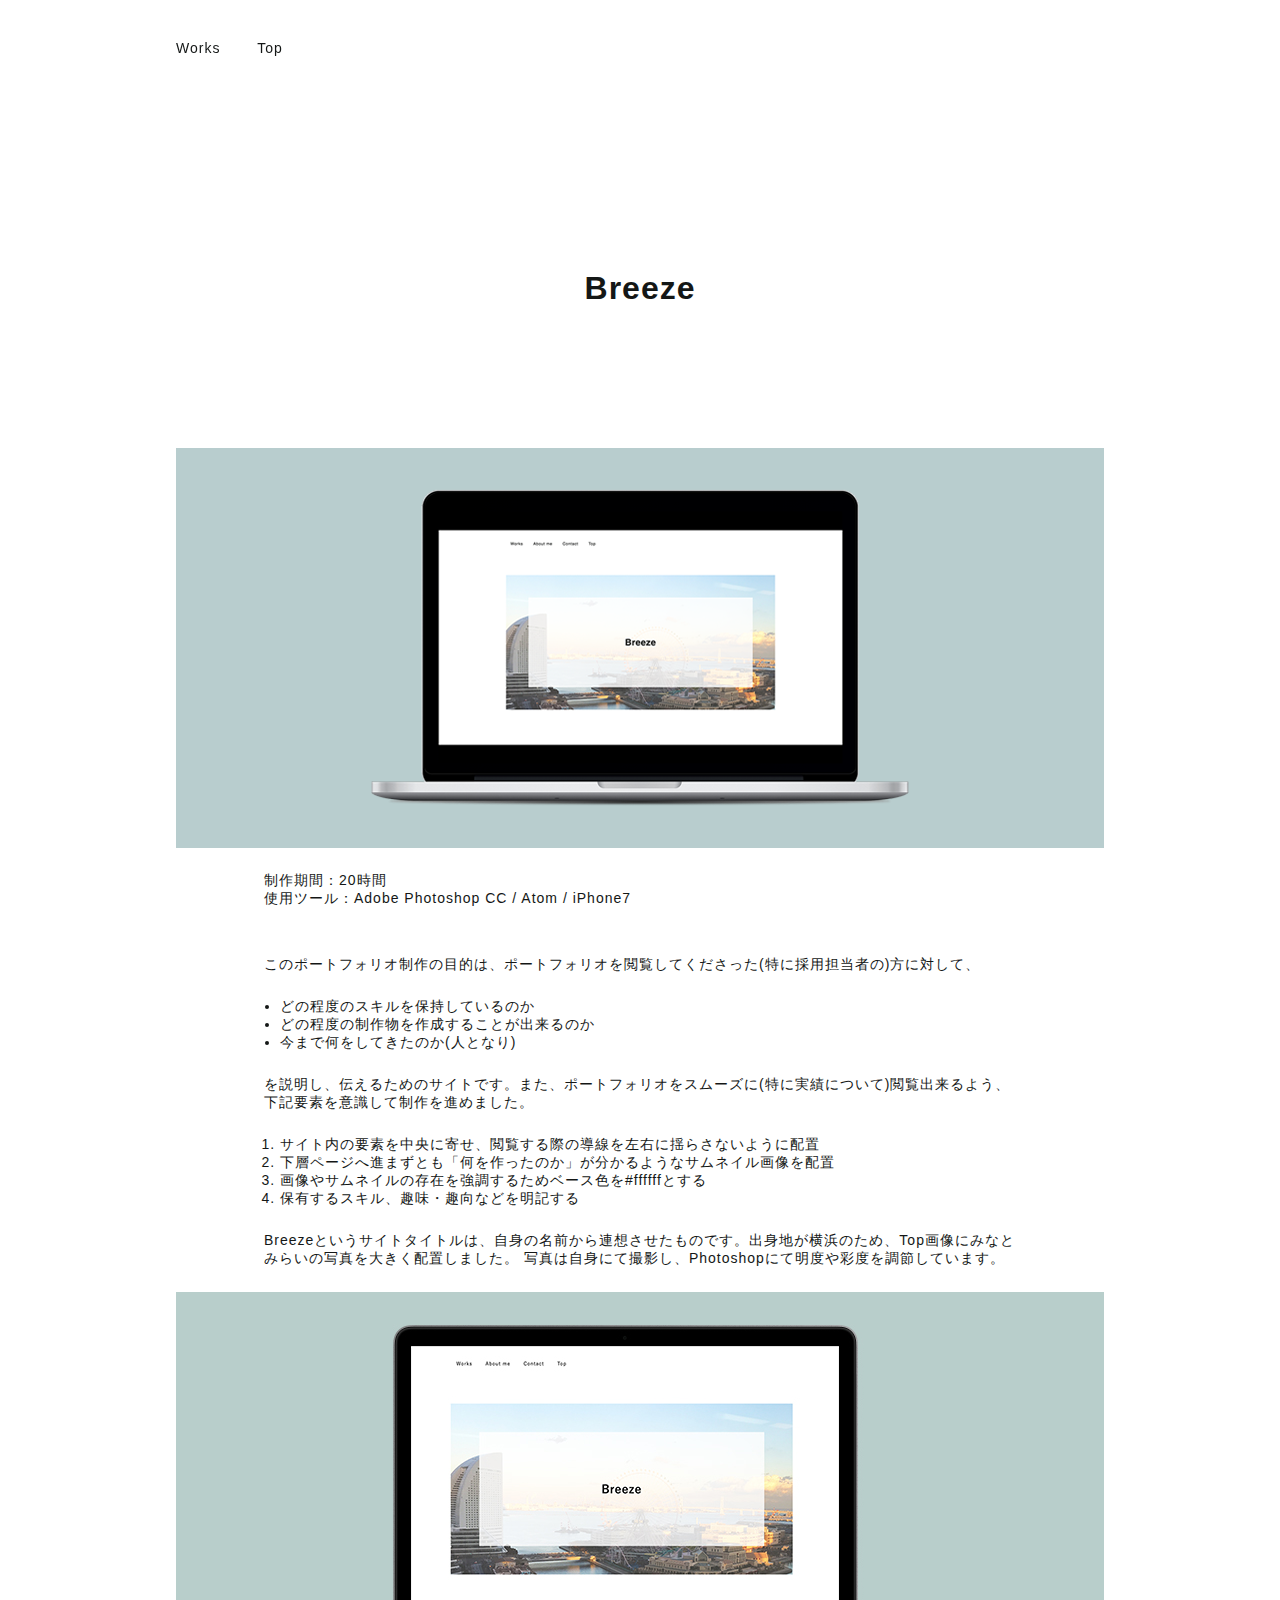
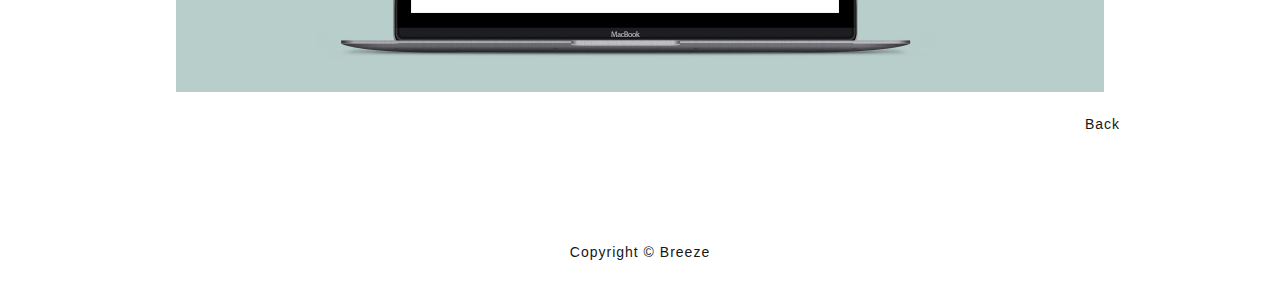
==== works/portfolio.html @ 4968885b "changed" ====
<!DOCTYPE html>
<html lang="ja">
<head>
<meta charset="utf-8">
<title>Breeze</title>
<meta name="viewport" content="width=device-width">
<link rel="stylesheet" href="../stylesheet.css">
<link rel="stylesheet" href="worksstyle.css">
</head>
<body>
<div class="wrapper">
<header>
  <ul>
    <li><a href="../index.html#a_works">Works</a></li>
    <li><a href="../index.html">Top</a></li>
  </ul>
</header>
<div class="works">
  <h1>Breeze</h1>
  <img src="portfolio/topimg.png" alt="ポートフォリオ">
    <div class="works-desc">
      <p>制作期間：20時間<br>
        使用ツール：Adobe Photoshop CC / Atom / iPhone7</p>
      <p>このポートフォリオ制作の目的は、ポートフォリオを閲覧してくださった(特に採用担当者の)方に対して、
        <ul>
          <li>どの程度のスキルを保持しているのか</li>
          <li>どの程度の制作物を作成することが出来るのか</li>
          <li>今まで何をしてきたのか(人となり)</li>
        </ul>
        <p>を説明し、伝えるためのサイトです。また、ポートフォリオをスムーズに(特に実績について)閲覧出来るよう、下記要素を意識して制作を進めました。</p>
        <ol>
          <li>サイト内の要素を中央に寄せ、閲覧する際の導線を左右に揺らさないように配置</li>
          <li>下層ページへ進まずとも「何を作ったのか」が分かるようなサムネイル画像を配置</li>
          <li>画像やサムネイルの存在を強調するためベース色を#ffffffとする</li>
          <li>保有するスキル、趣味・趣向などを明記する</li>
        </ol>
         <p>Breezeというサイトタイトルは、自身の名前から連想させたものです。出身地が横浜のため、Top画像にみなとみらいの写真を大きく配置しました。
           写真は自身にて撮影し、Photoshopにて明度や彩度を調節しています。</p>
    </div>
  <img src="portfolio/topimg.jpg" alt="ポートフォリオ">
  </div>
  <p class="gototop"><a href="../index.html">Back</a></p>
</div>

<footer>
  <p>Copyright &copy; Breeze</p>
</footer>
</div>
</script>
</body>
</html>
---- stylesheet.css ----
@charset "UTF-8";

html, body, div, span, applet, object, iframe,
h1, h2, h3, h4, h5, h6, p, blockquote, pre,
a, abbr, acronym, address, big, cite, code,
del, dfn, em, img, ins, kbd, q, s, samp,
small, strike, strong, sub, sup, tt, var,
b, u, i, center,
dl, dt, dd, ol, ul, li,
fieldset, form, label, legend,
table, caption, tbody, tfoot, thead, tr, th, td,
article, aside, canvas, details, embed,
figure, figcaption, footer, header, hgroup,
menu, nav, output, ruby, section, summary,
time, mark, audio, video {
	margin: 0;
	padding: 0;
	border: 0;
	vertical-align: baseline;
}


body {
	color: #141716;
  font-family: 'Helvetica',YuGothic,'Yu Gothic','Calibri','Hiragino Kaku Gothic ProN','ヒラギノ角ゴ ProN W3',sans-serif;
  font-size: 14px;
	letter-spacing: 1px;
	line-height: normal;
}

.wrapper {
	width: 960px;
	margin: 0 auto;
}

h1 {
	font-size: 32px;
	font-weight: bold;
	line-height: 320px;
	text-align: center;
}

h2 {
	font-size: 24px;
	text-align: center;
	margin: 0 0 72px;
}

.gototop {
	color: #141716;
	margin-top: 24px;
	text-align: right;
}

.gototop a {
	color: #141716;
	text-decoration: none;
}

.gototop a:hover {
	color: #b8ceca;
	transition: all .3s;
}

.works,.aboutme,.contact {
	padding-top: 128px;
}




/* header */
header {
  background-color:rgba(255,255,255,.85);
  height: 96px;
  width: 960px;
  position: fixed;
  top: 0;
  z-index: 10;
}

header ul {
	line-height: 96px;
	list-style: none;
	text-align: left;
	padding-left: 0;
}

header li {
	display: inline-block;
	margin: 0 16px;
}

header li a {
	color: #141716;
	text-decoration: none;
}

header li a:hover {
  color: #b8ceca;
	transition: all .3s;
}




/* Top */
.top {
	background-image: url(images/top.jpg);
	background-size: cover;
	height: 480px;
	width: 100%;
	margin-top: 160px;
	position: relative;
}

.sitename {
	background-color: rgba(255,255,255,.8);
	box-sizing: border-box;
	width: 800px;
	height: 320px;
	margin: auto;
	position: absolute;
	top: 0;
	right: 0;
	bottom: 0;
	left: 0;
}


/* works */

.works h3 {
	font-size: 16px;
	font-weight: bold;
	padding: 16px 0;
}

.works p {
	font-size: 14px;
	line-height: normal;
}

.works-item {
	border: solid 1px #b8ceca;
	box-shadow: 0 0 8px #b8ceca;
	box-sizing: border-box;
	margin-top: 72px;
	padding: 16px;
}

.works-item a:hover {
	opacity: 0.7;
	transition: all .3s;
}


/* about */
/* 280*280 */
.me-icon {
	text-align: center;
}

.me-desc {
	box-sizing: border-box;
	line-height: normal;
	width: 720px;
	margin: 0 auto;
}

.me-desc h3 {
	border-left: solid 8px #b8ceca;
	font-size: 16px;
	font-weight: bold;
	margin: 24px 0 16px;
	padding: 0 0 0  8px;
}

.me-desc p {
	margin-top: 8px;
}

/* footer */
footer {
	height: 96px;
	line-height: 96px;
	margin-top: 72px;
}

footer p {
  font-size: 14px;
	text-align: center;
}
---- works/worksstyle.css ----
@charset "UTF-8";

html, body, div, span, applet, object, iframe,
h1, h2, h3, h4, h5, h6, p, blockquote, pre,
a, abbr, acronym, address, big, cite, code,
del, dfn, em, img, ins, kbd, q, s, samp,
small, strike, strong, sub, sup, tt, var,
b, u, i, center,
dl, dt, dd, ol, ul, li,
fieldset, form, label, legend,
table, caption, tbody, tfoot, thead, tr, th, td,
article, aside, canvas, details, embed,
figure, figcaption, footer, header, hgroup,
menu, nav, output, ruby, section, summary,
time, mark, audio, video {
	margin: 0;
	padding: 0;
	border: 0;
	vertical-align: baseline;
}


body {
	color: #141716;
  font-family: 'Helvetica',YuGothic,'Yu Gothic','Calibri','Hiragino Kaku Gothic ProN','ヒラギノ角ゴ ProN W3',sans-serif;
  font-size: 14px;
	letter-spacing: 1px;
	line-height: normal;
}

.wrapper {
	width: 960px;
	margin: 0 auto;
}

h1 {
	font-size: 32px;
	font-weight: bold;
	line-height: 320px;
	text-align: center;
}


.gototop {
	color: #141716;
	margin-top: 24px;
	text-align: right;
}

.gototop a {
	color: #141716;
	text-decoration: none;
}

.gototop a:hover {
	color: #b8ceca;
	transition: all .3s;
}

.works {
	width: 960px;
	text-align: center;
	padding-top: 128px;
}




/* header */
header {
  background-color:rgba(255,255,255,.85);
  height: 96px;
  width: 960px;
  position: fixed;
  top: 0;
  z-index: 10;
}

header ul {
	line-height: 96px;
	list-style: none;
	text-align: left;
	padding-left: 0;
}

header li {
	display: inline-block;
	margin: 0 16px;
}

header li a {
	color: #141716;
	text-decoration: none;
}

header li a:hover {
  color: #b8ceca;
	transition: all .3s;
}

/* works */
.works img {
	margin: 0 auto;
	vertical-align: bottom;
}

/* works-desc */
.works-desc {
	box-sizing: border-box;
	text-align: left;
	width: 800px;
	margin: 0 auto;
}

.works-desc ul,ol {
	padding-left: 40px;
}

.works-desc p {
	font-size: 14px;
	line-height: normal;
	padding: 24px;
}

/* footer */
footer {
	height: 96px;
	line-height: 96px;
	margin-top: 72px;
}

footer p {
  font-size: 14px;
	text-align: center;
}
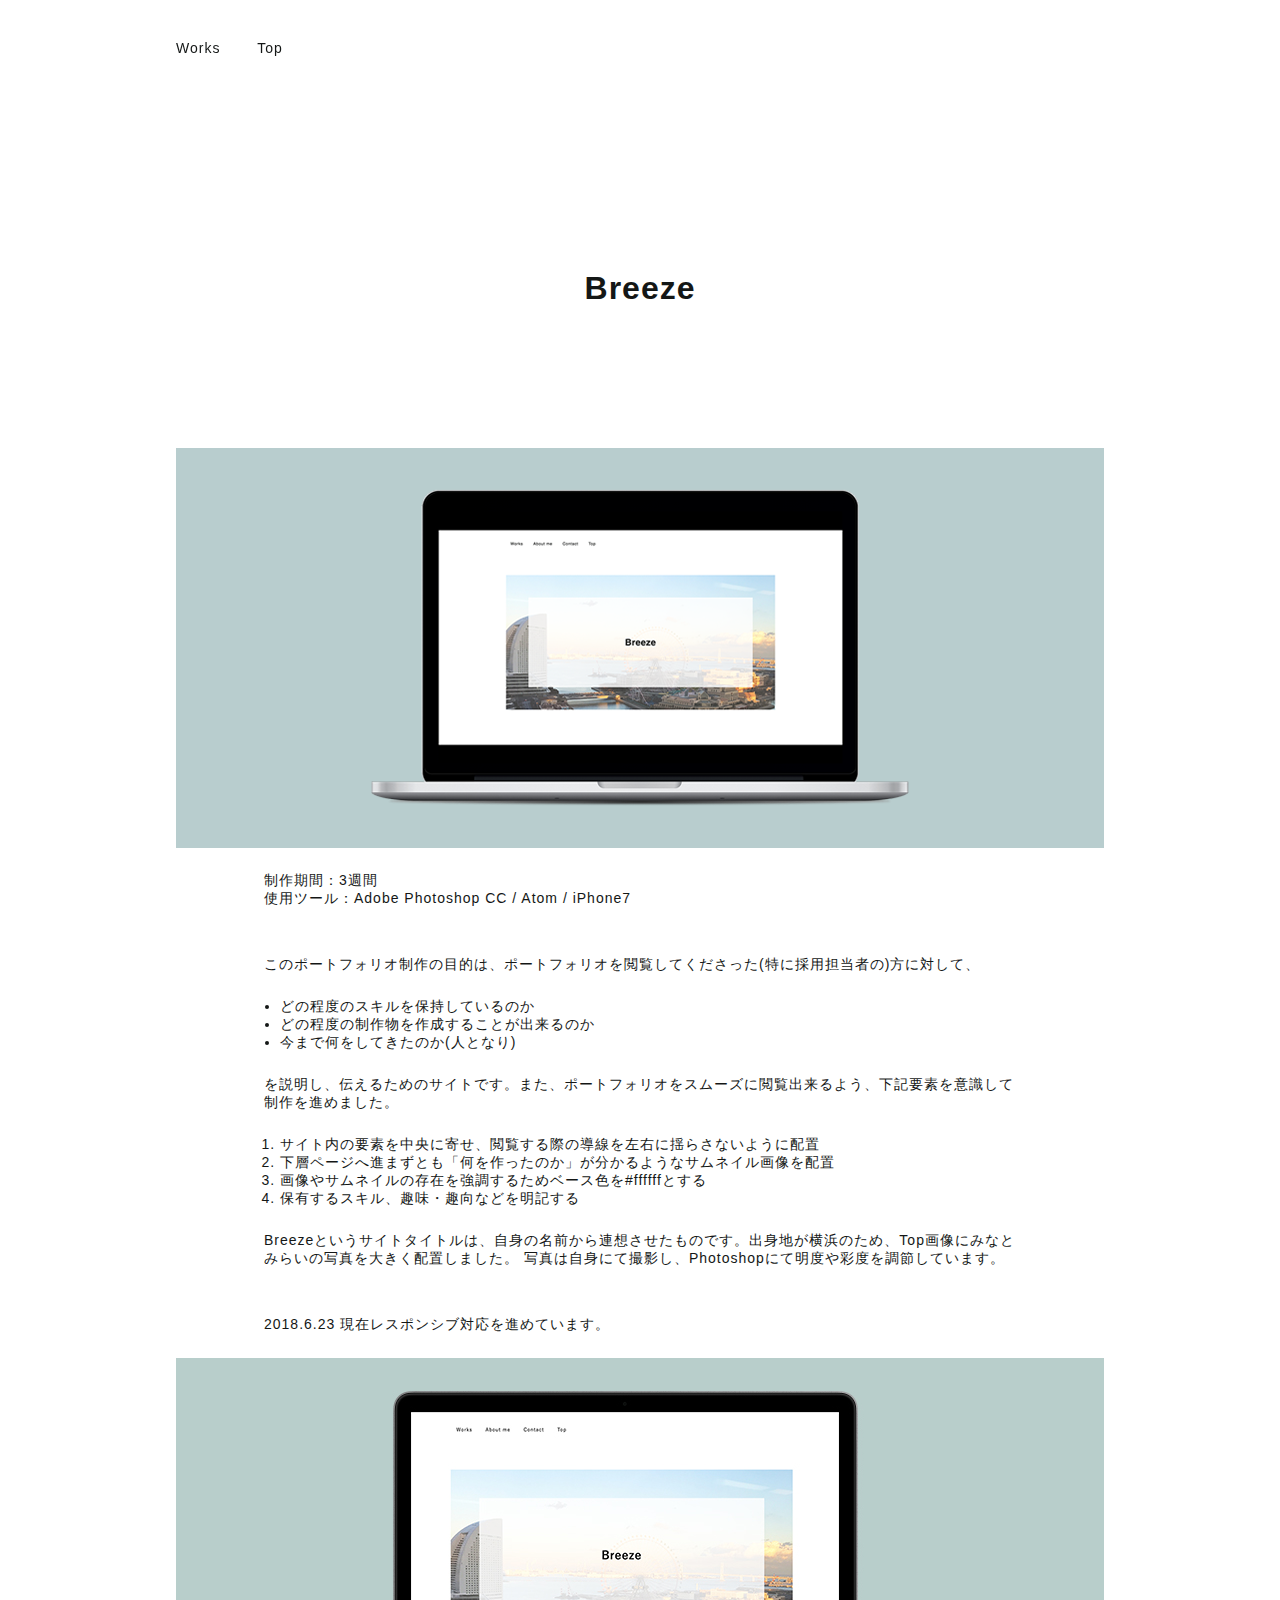
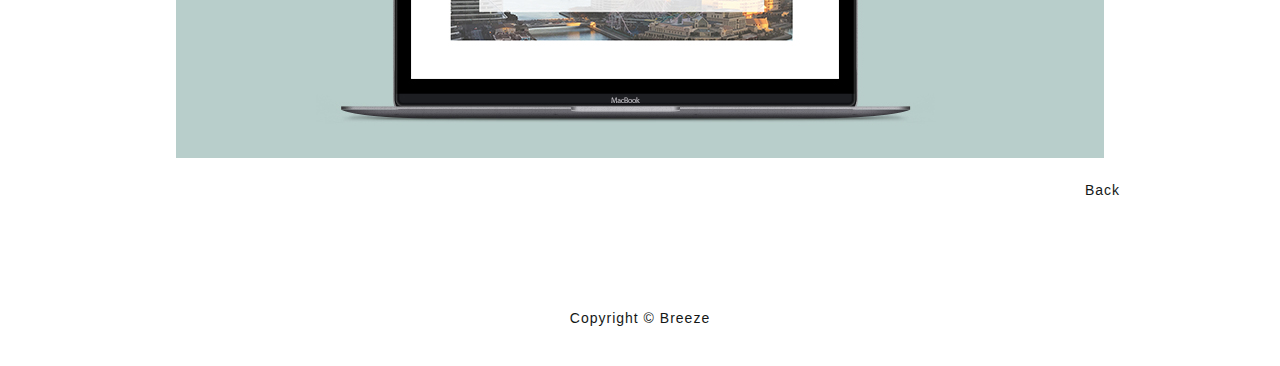
==== commit 9ef3dafc: "change" ====
--- a/works/portfolio.html
+++ b/works/portfolio.html
@@ -6,6 +6,7 @@
 <meta name="viewport" content="width=device-width">
 <link rel="stylesheet" href="../stylesheet.css">
 <link rel="stylesheet" href="worksstyle.css">
+<link rel="shortcut icon" href="favicon.ico">
 </head>
 <body>
 <div class="wrapper">
@@ -19,7 +20,7 @@
   <h1>Breeze</h1>
   <img src="portfolio/topimg.png" alt="ポートフォリオ">
     <div class="works-desc">
-      <p>制作期間：20時間<br>
+      <p>制作期間：3週間<br>
         使用ツール：Adobe Photoshop CC / Atom / iPhone7</p>
       <p>このポートフォリオ制作の目的は、ポートフォリオを閲覧してくださった(特に採用担当者の)方に対して、
         <ul>
@@ -27,7 +28,7 @@
           <li>どの程度の制作物を作成することが出来るのか</li>
           <li>今まで何をしてきたのか(人となり)</li>
         </ul>
-        <p>を説明し、伝えるためのサイトです。また、ポートフォリオをスムーズに(特に実績について)閲覧出来るよう、下記要素を意識して制作を進めました。</p>
+        <p>を説明し、伝えるためのサイトです。また、ポートフォリオをスムーズに閲覧出来るよう、下記要素を意識して制作を進めました。</p>
         <ol>
           <li>サイト内の要素を中央に寄せ、閲覧する際の導線を左右に揺らさないように配置</li>
           <li>下層ページへ進まずとも「何を作ったのか」が分かるようなサムネイル画像を配置</li>
@@ -36,6 +37,7 @@
         </ol>
          <p>Breezeというサイトタイトルは、自身の名前から連想させたものです。出身地が横浜のため、Top画像にみなとみらいの写真を大きく配置しました。
            写真は自身にて撮影し、Photoshopにて明度や彩度を調節しています。</p>
+         <p>2018.6.23 現在レスポンシブ対応を進めています。</p>
     </div>
   <img src="portfolio/topimg.jpg" alt="ポートフォリオ">
   </div>
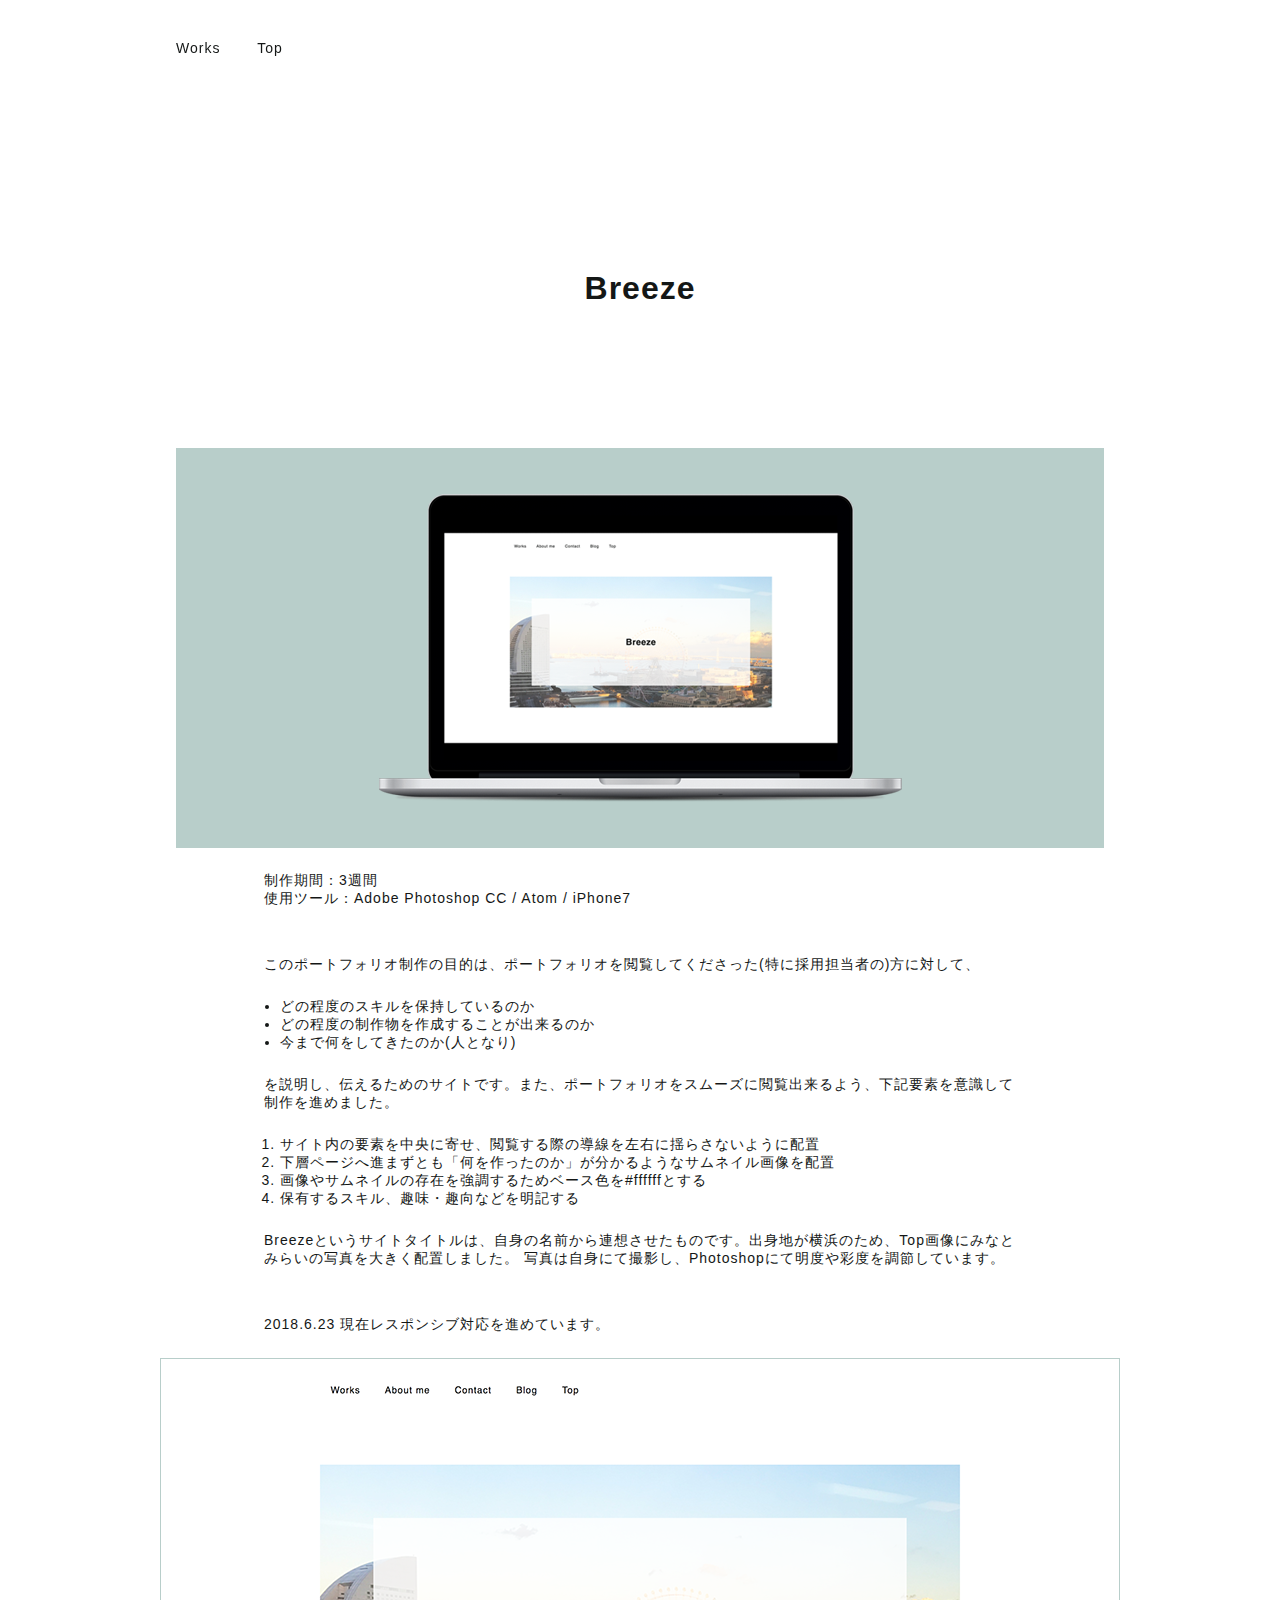
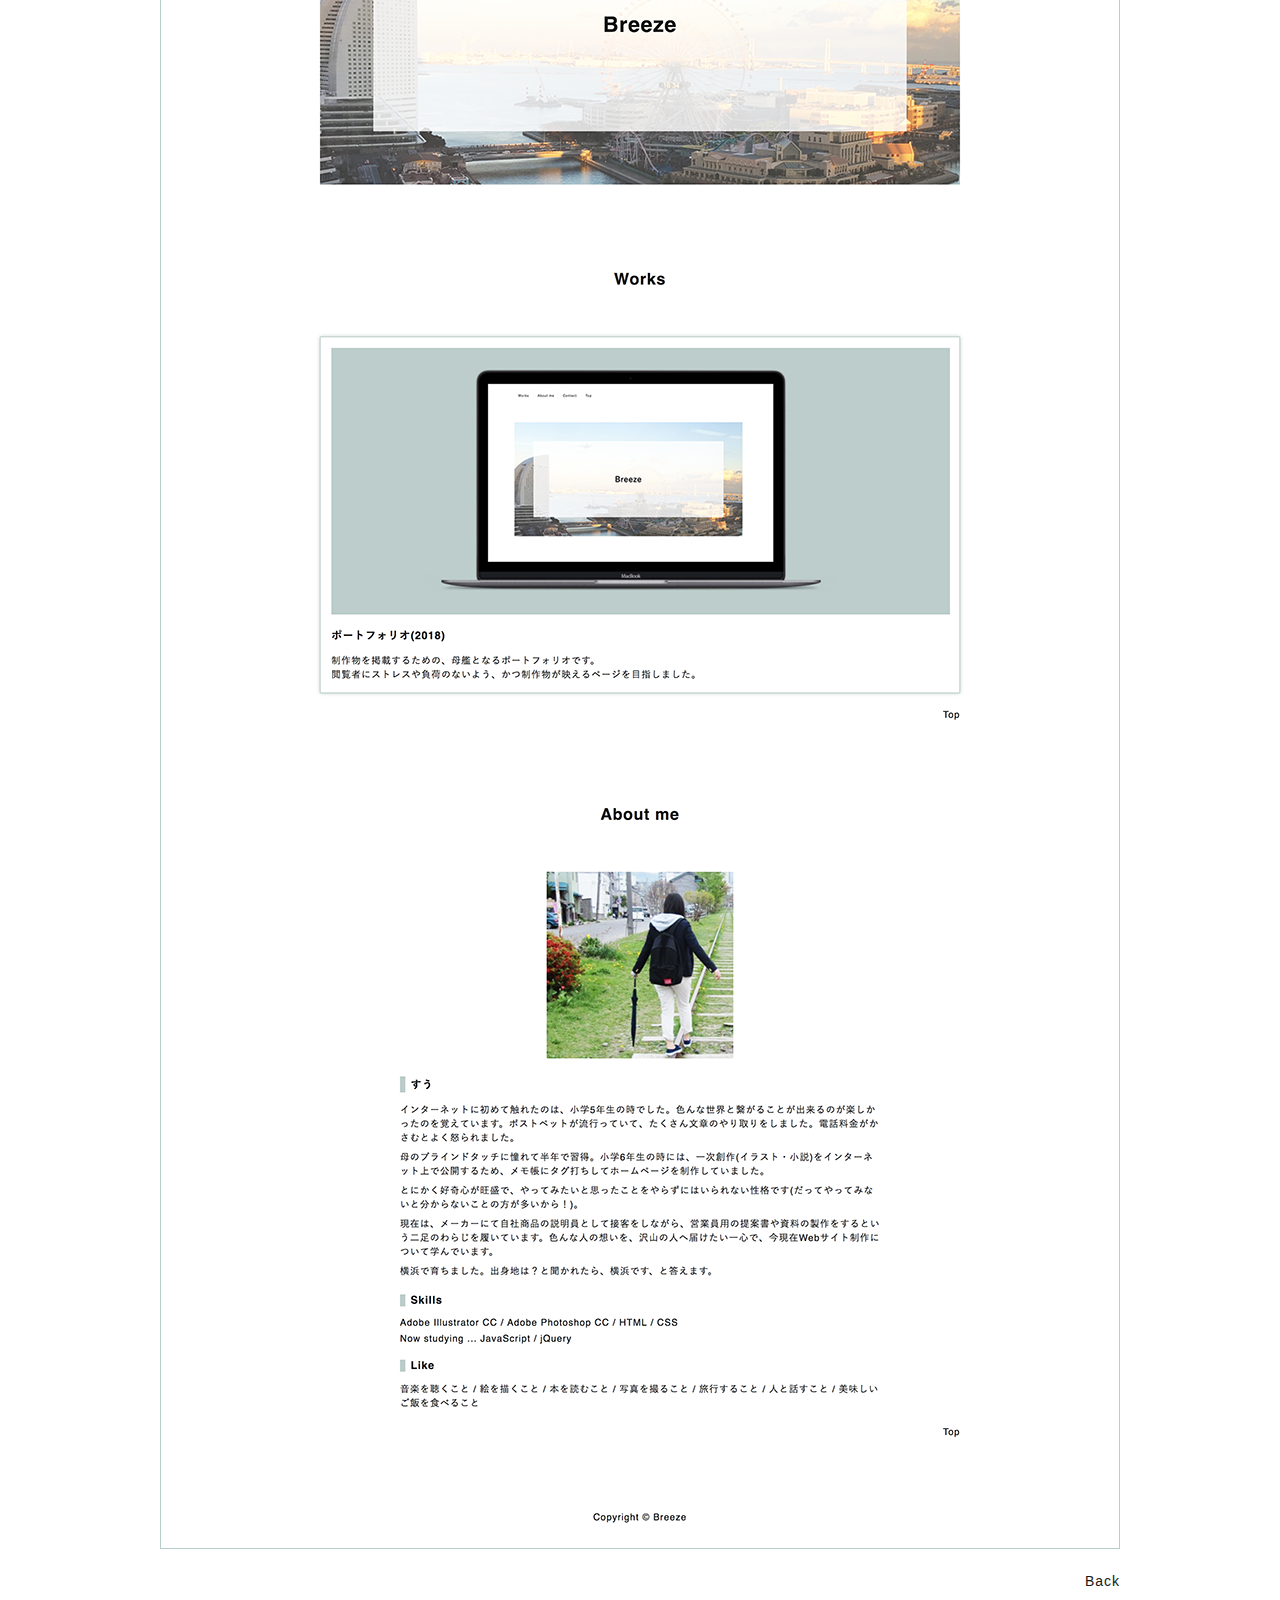
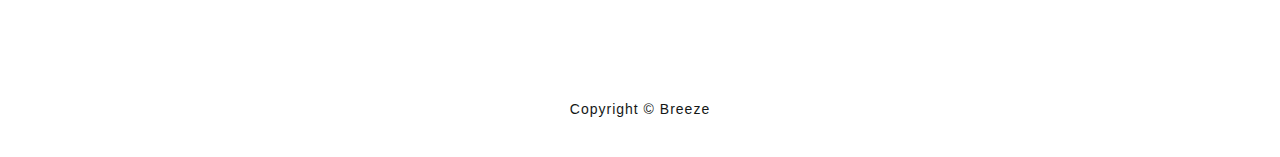
==== commit b2cac405: "change" ====
--- a/works/portfolio.html
+++ b/works/portfolio.html
@@ -18,7 +18,7 @@
 </header>
 <div class="works">
   <h1>Breeze</h1>
-  <img src="portfolio/topimg.png" alt="ポートフォリオ">
+  <img src="portfolio/portfolio.png" alt="ポートフォリオ">
     <div class="works-desc">
       <p>制作期間：3週間<br>
         使用ツール：Adobe Photoshop CC / Atom / iPhone7</p>
@@ -39,7 +39,7 @@
            写真は自身にて撮影し、Photoshopにて明度や彩度を調節しています。</p>
          <p>2018.6.23 現在レスポンシブ対応を進めています。</p>
     </div>
-  <img src="portfolio/topimg.jpg" alt="ポートフォリオ">
+  <img src="portfolio/portfolio-all.png" alt="ポートフォリオ">
   </div>
   <p class="gototop"><a href="../index.html">Back</a></p>
 </div>
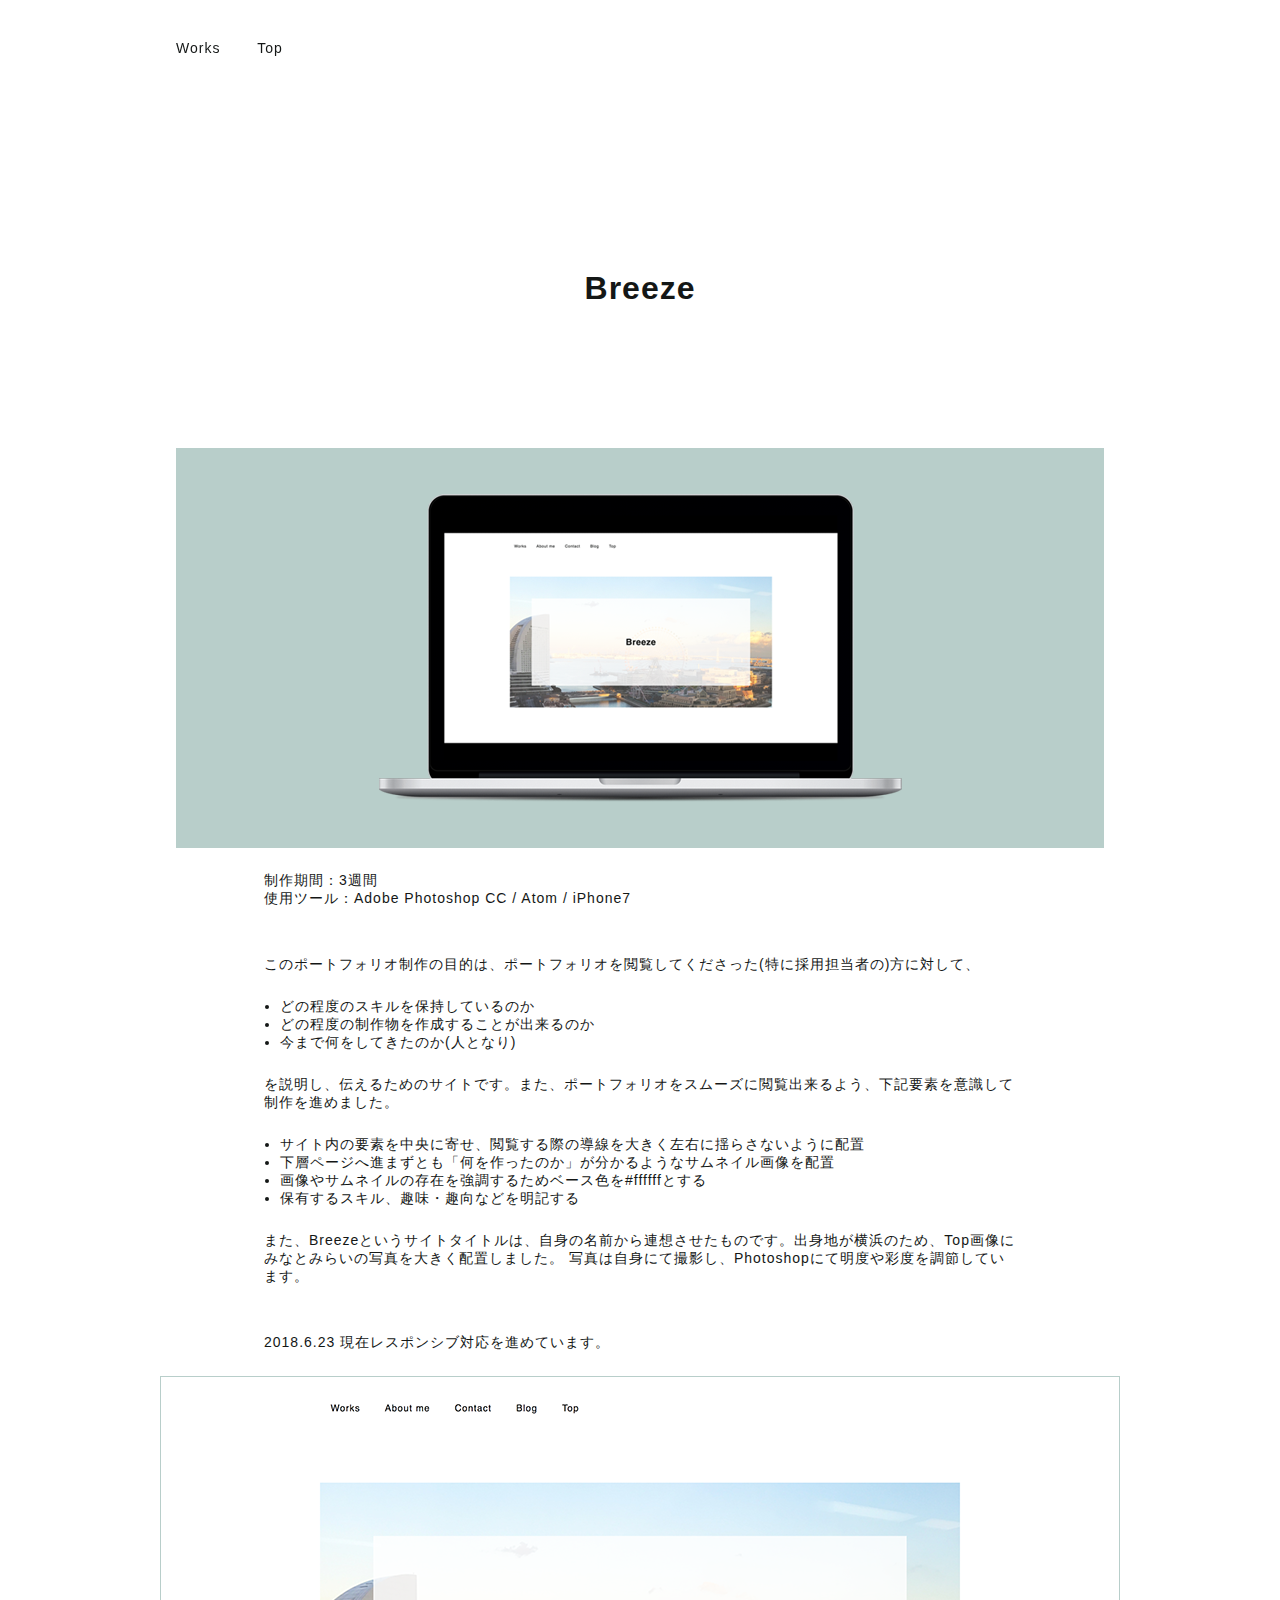
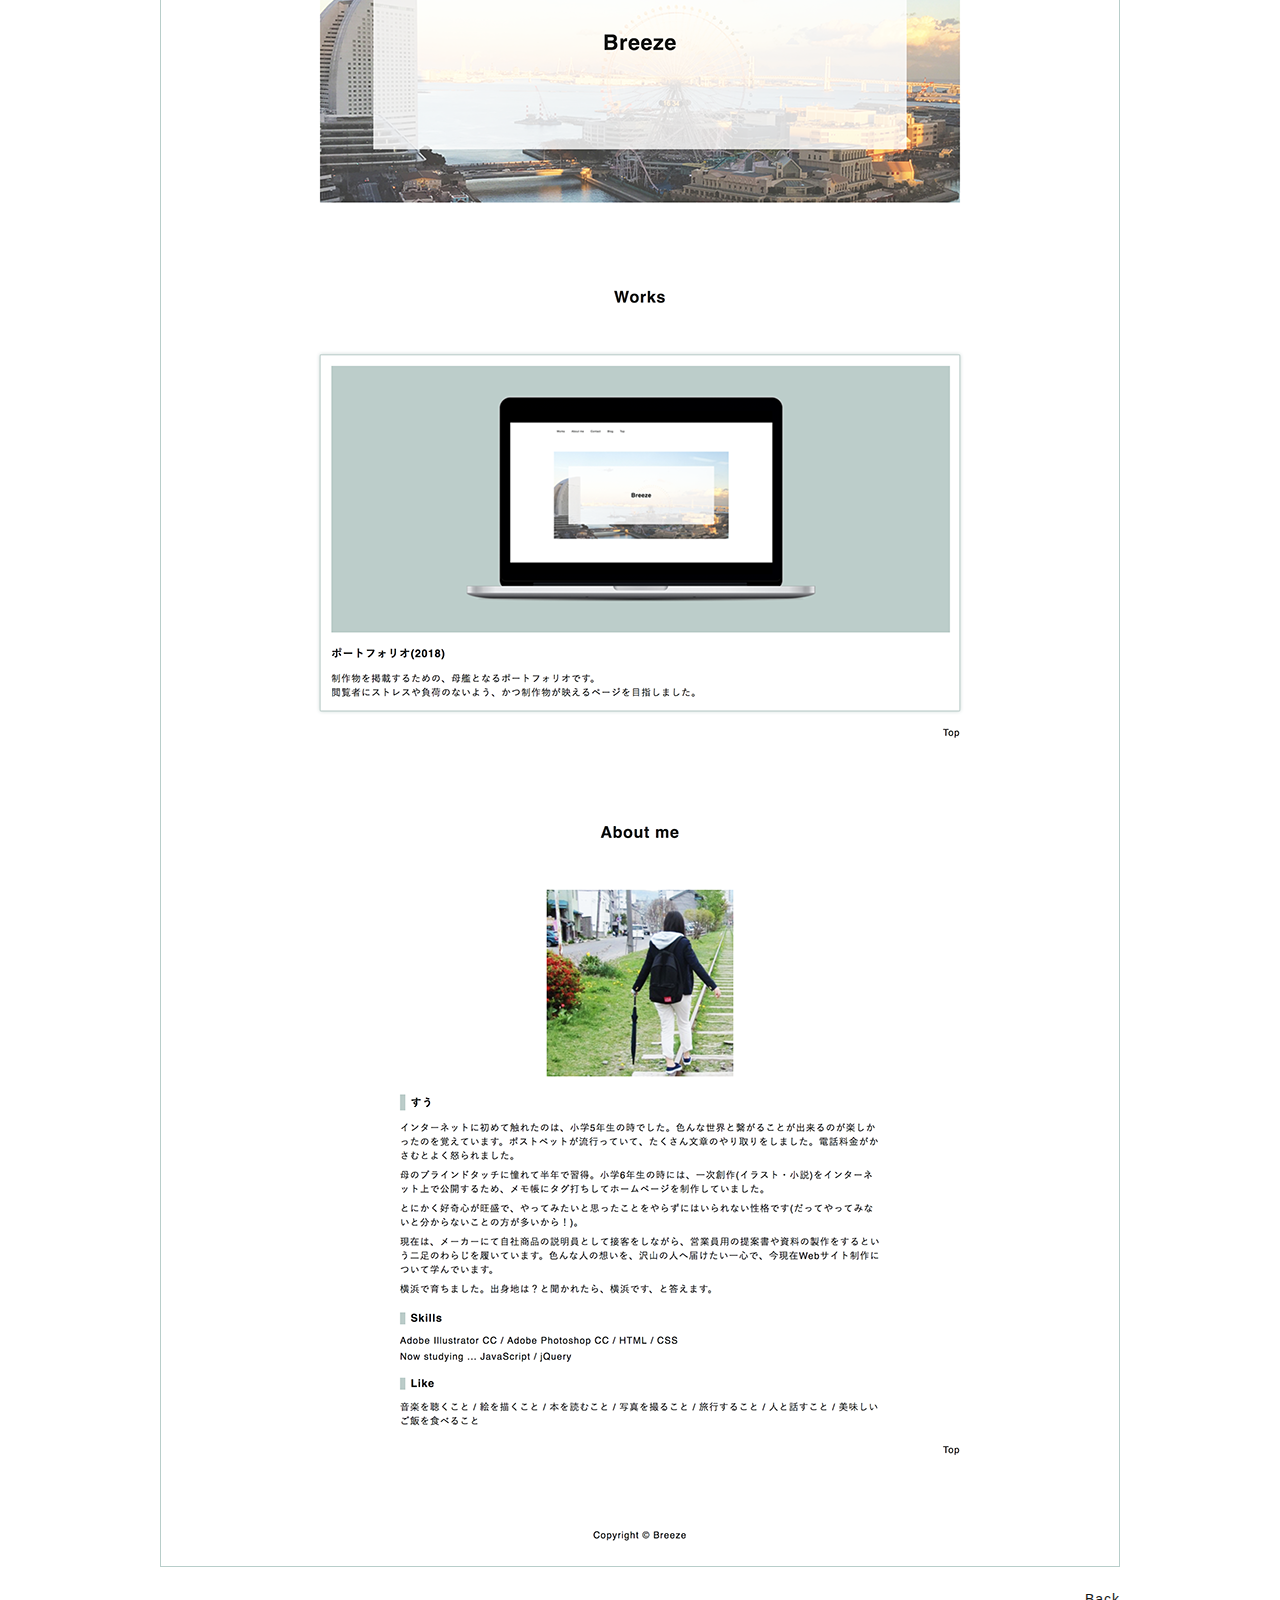
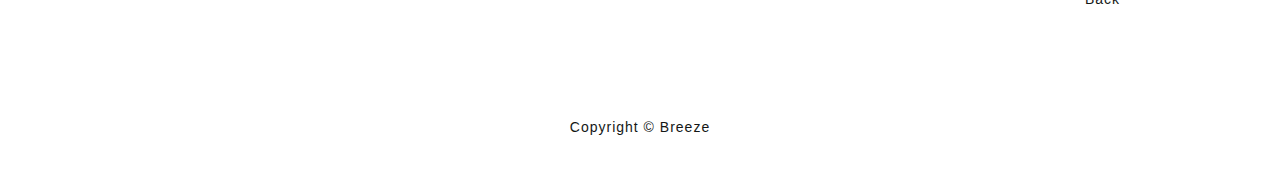
==== commit 4ae46adf: "change" ====
--- a/works/portfolio.html
+++ b/works/portfolio.html
@@ -6,7 +6,7 @@
 <meta name="viewport" content="width=device-width">
 <link rel="stylesheet" href="../stylesheet.css">
 <link rel="stylesheet" href="worksstyle.css">
-<link rel="shortcut icon" href="favicon.ico">
+<link rel="shortcut icon" href="../favicon.ico">
 </head>
 <body>
 <div class="wrapper">
@@ -29,13 +29,13 @@
           <li>今まで何をしてきたのか(人となり)</li>
         </ul>
         <p>を説明し、伝えるためのサイトです。また、ポートフォリオをスムーズに閲覧出来るよう、下記要素を意識して制作を進めました。</p>
-        <ol>
-          <li>サイト内の要素を中央に寄せ、閲覧する際の導線を左右に揺らさないように配置</li>
+        <ul>
+          <li>サイト内の要素を中央に寄せ、閲覧する際の導線を大きく左右に揺らさないように配置</li>
           <li>下層ページへ進まずとも「何を作ったのか」が分かるようなサムネイル画像を配置</li>
           <li>画像やサムネイルの存在を強調するためベース色を#ffffffとする</li>
           <li>保有するスキル、趣味・趣向などを明記する</li>
-        </ol>
-         <p>Breezeというサイトタイトルは、自身の名前から連想させたものです。出身地が横浜のため、Top画像にみなとみらいの写真を大きく配置しました。
+        </ul>
+         <p>また、Breezeというサイトタイトルは、自身の名前から連想させたものです。出身地が横浜のため、Top画像にみなとみらいの写真を大きく配置しました。
            写真は自身にて撮影し、Photoshopにて明度や彩度を調節しています。</p>
          <p>2018.6.23 現在レスポンシブ対応を進めています。</p>
     </div>
--- a/works/worksstyle.css
+++ b/works/worksstyle.css
@@ -76,13 +76,6 @@
   z-index: 10;
 }
 
-header ul {
-	line-height: 96px;
-	list-style: none;
-	text-align: left;
-	padding-left: 0;
-}
-
 header li {
 	display: inline-block;
 	margin: 0 16px;
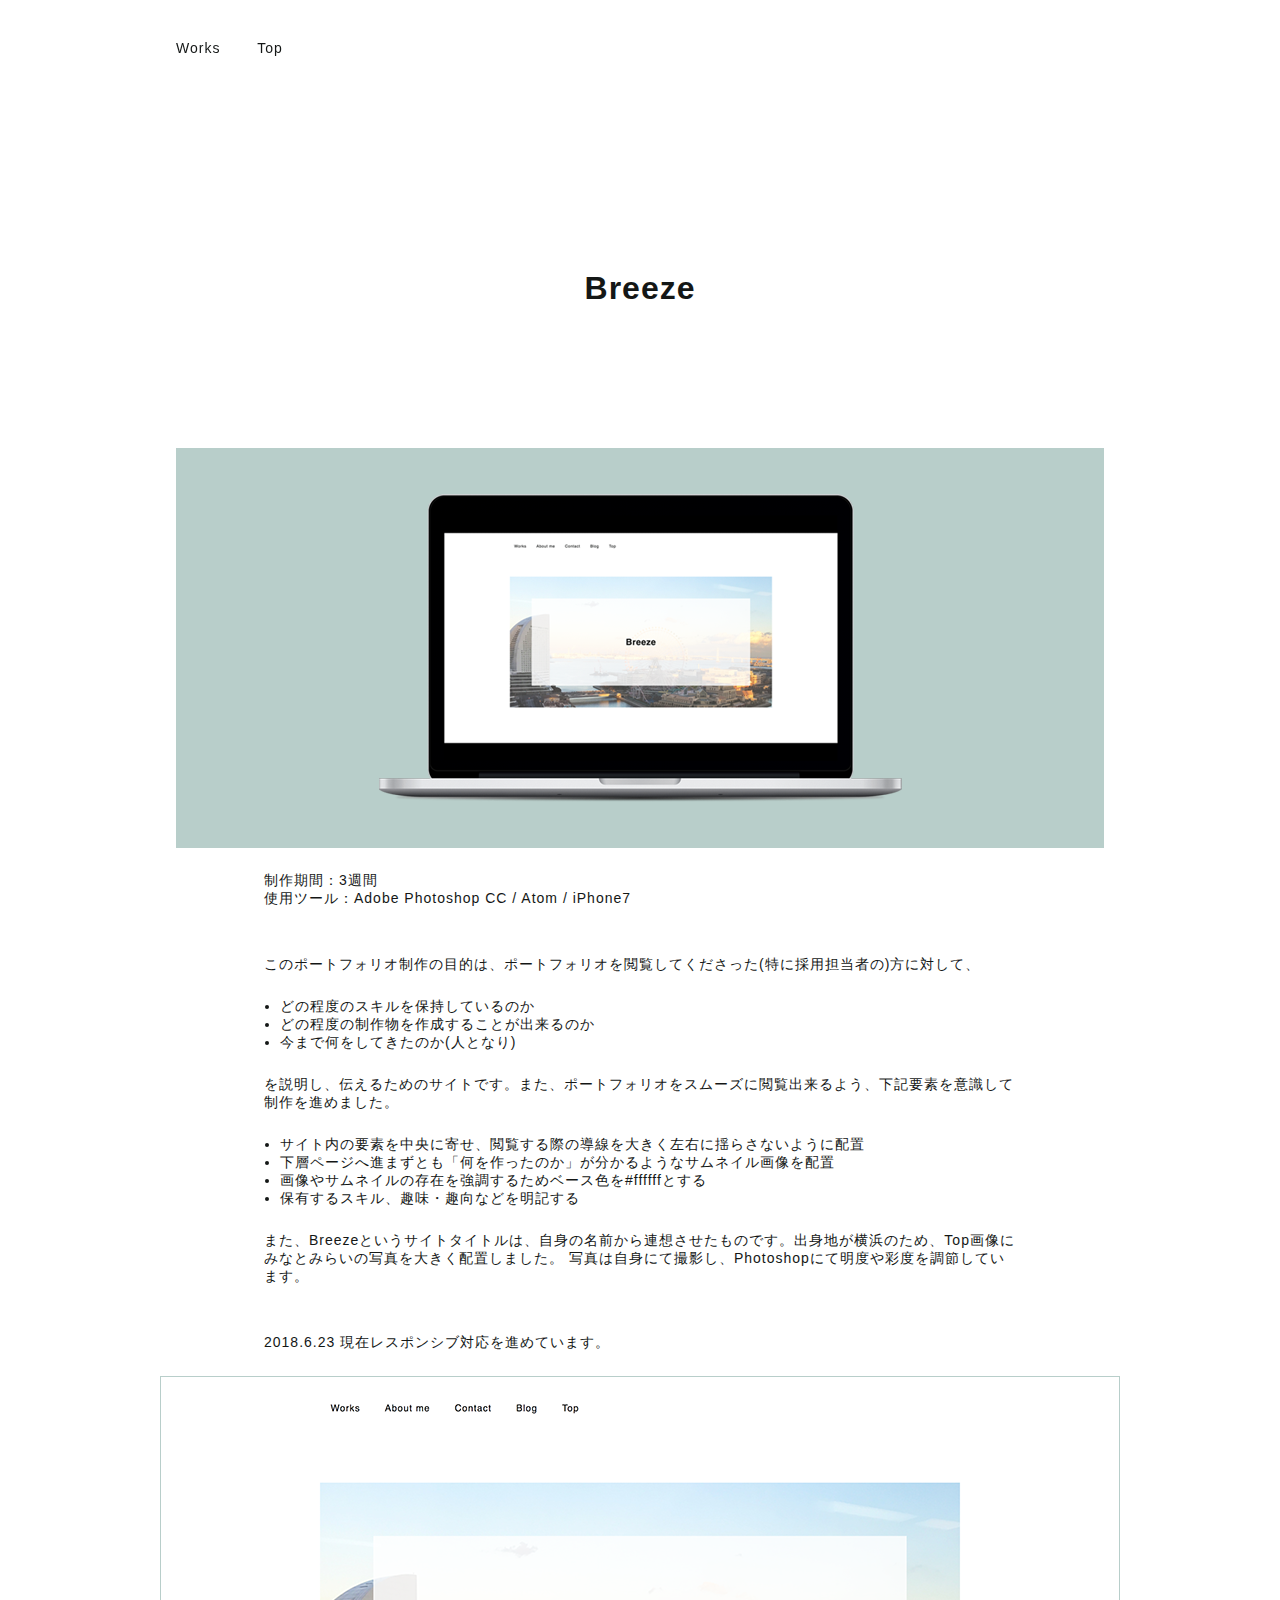
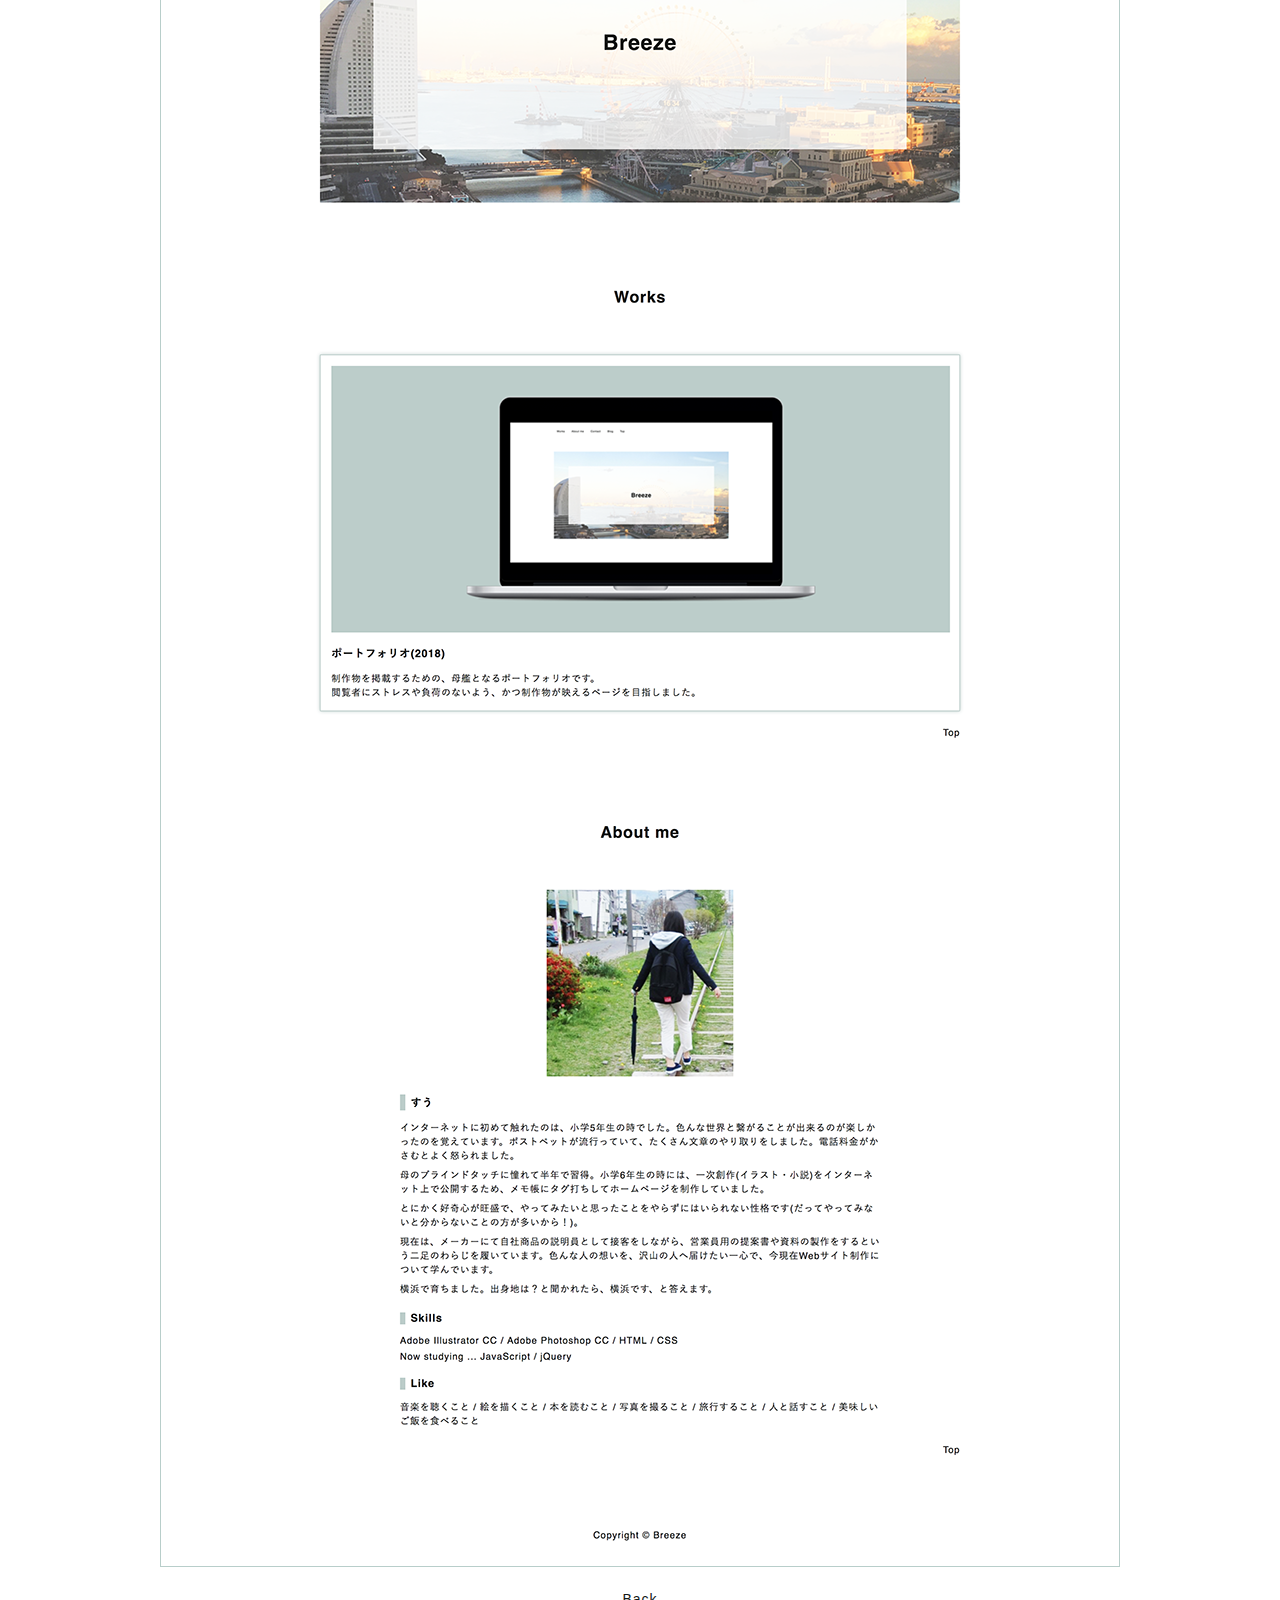
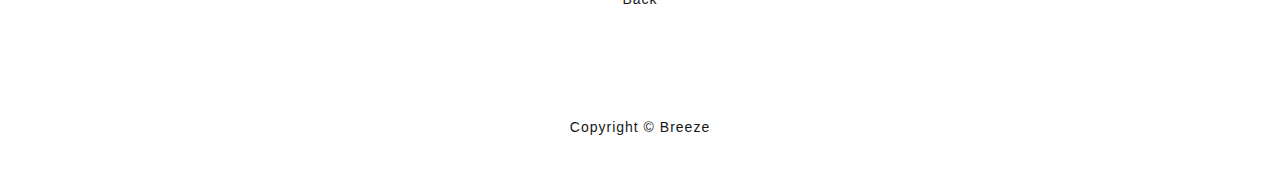
==== commit 58c57608: "responsive-test" ====
--- a/works/portfolio.html
+++ b/works/portfolio.html
@@ -40,10 +40,8 @@
          <p>2018.6.23 現在レスポンシブ対応を進めています。</p>
     </div>
   <img src="portfolio/portfolio-all.png" alt="ポートフォリオ">
+  <p class="gototop"><a href="../index.html">Back</a></p>
   </div>
-  <p class="gototop"><a href="../index.html">Back</a></p>
-</div>
-
 <footer>
   <p>Copyright &copy; Breeze</p>
 </footer>
--- a/stylesheet.css
+++ b/stylesheet.css
@@ -25,12 +25,23 @@
   font-family: 'Helvetica',YuGothic,'Yu Gothic','Calibri','Hiragino Kaku Gothic ProN','ヒラギノ角ゴ ProN W3',sans-serif;
   font-size: 14px;
 	letter-spacing: 1px;
-	line-height: normal;
 }
 
 .wrapper {
+	display: flex;
+	flex-direction: column;
+	align-items: center;
+	justify-content: center;
+	display: -webkit-flex;
+	-webkit-flex-direction: column;
+	-webkit-align-items: center;
+	-webkit-justify-content: center;
 	width: 960px;
 	margin: 0 auto;
+}
+
+.works, .aboutme, footer {
+	width: 100%;
 }
 
 h1 {
@@ -72,28 +83,33 @@
 /* header */
 header {
   background-color:rgba(255,255,255,.85);
+	display: flex;
+	align-items: center;
+	justify-content: flex-start;
+	display: -webkit-flex;
+	-webkit-align-items: center;
+	-webkit-justify-content: flex-start;
   height: 96px;
-  width: 960px;
+	width: 960px;
   position: fixed;
   top: 0;
   z-index: 10;
 }
 
 header ul {
-	line-height: 96px;
 	list-style: none;
-	text-align: left;
 	padding-left: 0;
 }
 
 header li {
-	display: inline-block;
-	margin: 0 16px;
+	display: inline-block !important
 }
 
 header li a {
 	color: #141716;
 	text-decoration: none;
+	margin: 0;
+	padding: 16px;
 }
 
 header li a:hover {
@@ -102,15 +118,16 @@
 }
 
 
-
-
 /* Top */
 .top {
-	background-image: url(images/top.jpg);
-	background-size: cover;
 	height: 480px;
-	width: 100%;
 	margin-top: 160px;
+}
+
+
+.top img {
+	height: auto;
+	max-width: 100%;
 	position: relative;
 }
 
@@ -129,7 +146,6 @@
 
 
 /* works */
-
 .works h3 {
 	font-size: 16px;
 	font-weight: bold;
@@ -154,6 +170,9 @@
 	transition: all .3s;
 }
 
+.works-item img {
+	max-width: 100%;
+}
 
 /* about */
 /* 280*280 */
@@ -162,8 +181,6 @@
 }
 
 .me-desc {
-	box-sizing: border-box;
-	line-height: normal;
 	width: 720px;
 	margin: 0 auto;
 }
@@ -182,12 +199,129 @@
 
 /* footer */
 footer {
+	display: flex;
+	align-items: center;
+	justify-content: center;
+	display: -webkit-flex;
+	-webkit-align-items: center;
+	-webkit-justify-content: center;
 	height: 96px;
-	line-height: 96px;
 	margin-top: 72px;
 }
 
 footer p {
   font-size: 14px;
-	text-align: center;
-}
+}
+
+
+/* 599px以下
+-------------------------------------------------------------------------	*/
+@media(max-width: 599px) {
+
+	.wrapper {
+		box-sizing: border-box;
+		max-width: 100%;
+		padding: 0 16px;
+	}
+
+	.gototop {
+		text-align: center;
+	}
+
+	header {
+		max-width: 100%;
+	}
+
+	h1 {
+		font-size: 24px;
+		font-weight: bold;
+		line-height: 160px;
+		text-align: center;
+	}
+
+	h2 {
+		font-size: 18px;
+		text-align: center;
+		margin: 0 0 18px;
+	}
+
+	.works,.aboutme {
+		padding-top: 128px;
+	}
+
+
+	/* header */
+	header {
+	  height: 64px;
+		display: flex;
+		align-items: center;
+		justify-content: center;
+		display: -webkit-flex;
+		-webkit-align-items: center;
+		-webkit-justify-content: center;
+	}
+
+
+	/* Top */
+	.top {
+		height: auto;
+		max-width: 100%;
+		margin-top: 160px;
+		position: relative;
+	}
+
+	.sitename {
+		background-color: rgba(255,255,255,.8);
+		max-width: 80%;
+		height: 128px;
+		margin: auto;
+		position: absolute;
+		top: 0;
+		right: 0;
+		bottom: 0;
+		left: 0;
+		display: flex;
+		align-items: center;
+		justify-content: center;
+		display: -webkit-flex;
+		-webkit-align-items: center;
+		-webkit-justify-content: center;
+	}
+
+	/* works */
+	.works-item {
+		margin-top: 16px;
+	}
+
+	.works-item img {
+		max-width: 100%;
+	}
+
+	/* about */
+	/* 280*280 */
+	.me-desc {
+		max-width: 90%;
+		margin: 0 auto;
+	}
+
+	.me-desc h3 {
+		margin: 32px 0 16px;
+	}
+
+	.me-desc p {
+		margin-top: 14px;
+	}
+
+	/* footer */
+	footer {
+		display: flex;
+		align-items: center;
+		justify-content: center;
+		display: -webkit-flex;
+		-webkit-align-items: center;
+		-webkit-justify-content: center;
+		height: 48px;
+		margin-top: 18px;
+	}
+
+}
--- a/works/worksstyle.css
+++ b/works/worksstyle.css
@@ -1,105 +1,27 @@
 @charset "UTF-8";
 
-html, body, div, span, applet, object, iframe,
-h1, h2, h3, h4, h5, h6, p, blockquote, pre,
-a, abbr, acronym, address, big, cite, code,
-del, dfn, em, img, ins, kbd, q, s, samp,
-small, strike, strong, sub, sup, tt, var,
-b, u, i, center,
-dl, dt, dd, ol, ul, li,
-fieldset, form, label, legend,
-table, caption, tbody, tfoot, thead, tr, th, td,
-article, aside, canvas, details, embed,
-figure, figcaption, footer, header, hgroup,
-menu, nav, output, ruby, section, summary,
-time, mark, audio, video {
-	margin: 0;
-	padding: 0;
-	border: 0;
-	vertical-align: baseline;
+
+/* works */
+.works {
+	width: 100%;
+	margin: 0 auto;
+	padding-top: 128px;
+	display: flex;
+	flex-direction: column;
+	align-items: center;
+	justify-content: center;
+	display: -webkit-flex;
+	-webkit-flex-direction: column;
+	-webkit-align-items: center;
+	-webkit-justify-content: center;
 }
 
-
-body {
-	color: #141716;
-  font-family: 'Helvetica',YuGothic,'Yu Gothic','Calibri','Hiragino Kaku Gothic ProN','ヒラギノ角ゴ ProN W3',sans-serif;
-  font-size: 14px;
-	letter-spacing: 1px;
-	line-height: normal;
-}
-
-.wrapper {
-	width: 960px;
-	margin: 0 auto;
-}
-
-h1 {
-	font-size: 32px;
-	font-weight: bold;
-	line-height: 320px;
-	text-align: center;
-}
-
-
-.gototop {
-	color: #141716;
-	margin-top: 24px;
-	text-align: right;
-}
-
-.gototop a {
-	color: #141716;
-	text-decoration: none;
-}
-
-.gototop a:hover {
-	color: #b8ceca;
-	transition: all .3s;
-}
-
-.works {
-	width: 960px;
-	text-align: center;
-	padding-top: 128px;
-}
-
-
-
-
-/* header */
-header {
-  background-color:rgba(255,255,255,.85);
-  height: 96px;
-  width: 960px;
-  position: fixed;
-  top: 0;
-  z-index: 10;
-}
-
-header li {
-	display: inline-block;
-	margin: 0 16px;
-}
-
-header li a {
-	color: #141716;
-	text-decoration: none;
-}
-
-header li a:hover {
-  color: #b8ceca;
-	transition: all .3s;
-}
-
-/* works */
 .works img {
-	margin: 0 auto;
 	vertical-align: bottom;
 }
 
 /* works-desc */
 .works-desc {
-	box-sizing: border-box;
 	text-align: left;
 	width: 800px;
 	margin: 0 auto;
@@ -110,8 +32,6 @@
 }
 
 .works-desc p {
-	font-size: 14px;
-	line-height: normal;
 	padding: 24px;
 }
 
@@ -122,7 +42,38 @@
 	margin-top: 72px;
 }
 
-footer p {
-  font-size: 14px;
-	text-align: center;
+/* 599px以下
+-------------------------------------------------------------------------	*/
+@media(max-width: 599px) {
+
+	.wrapper {
+		box-sizing: border-box;
+		max-width: 100%;
+		padding: 0 16px;
+	}
+
+	header {
+		max-width: 100%;
+	}
+
+	h1 {
+		font-size: 24px;
+		font-weight: bold;
+		line-height: 160px;
+	}
+
+	.works {
+		padding-top: 96px;
+	}
+
+
+	/* works */
+	.works-desc {
+		max-width: 90%;
+	}
+
+	.works img {
+		max-width: 100%;
+	}
+
 }
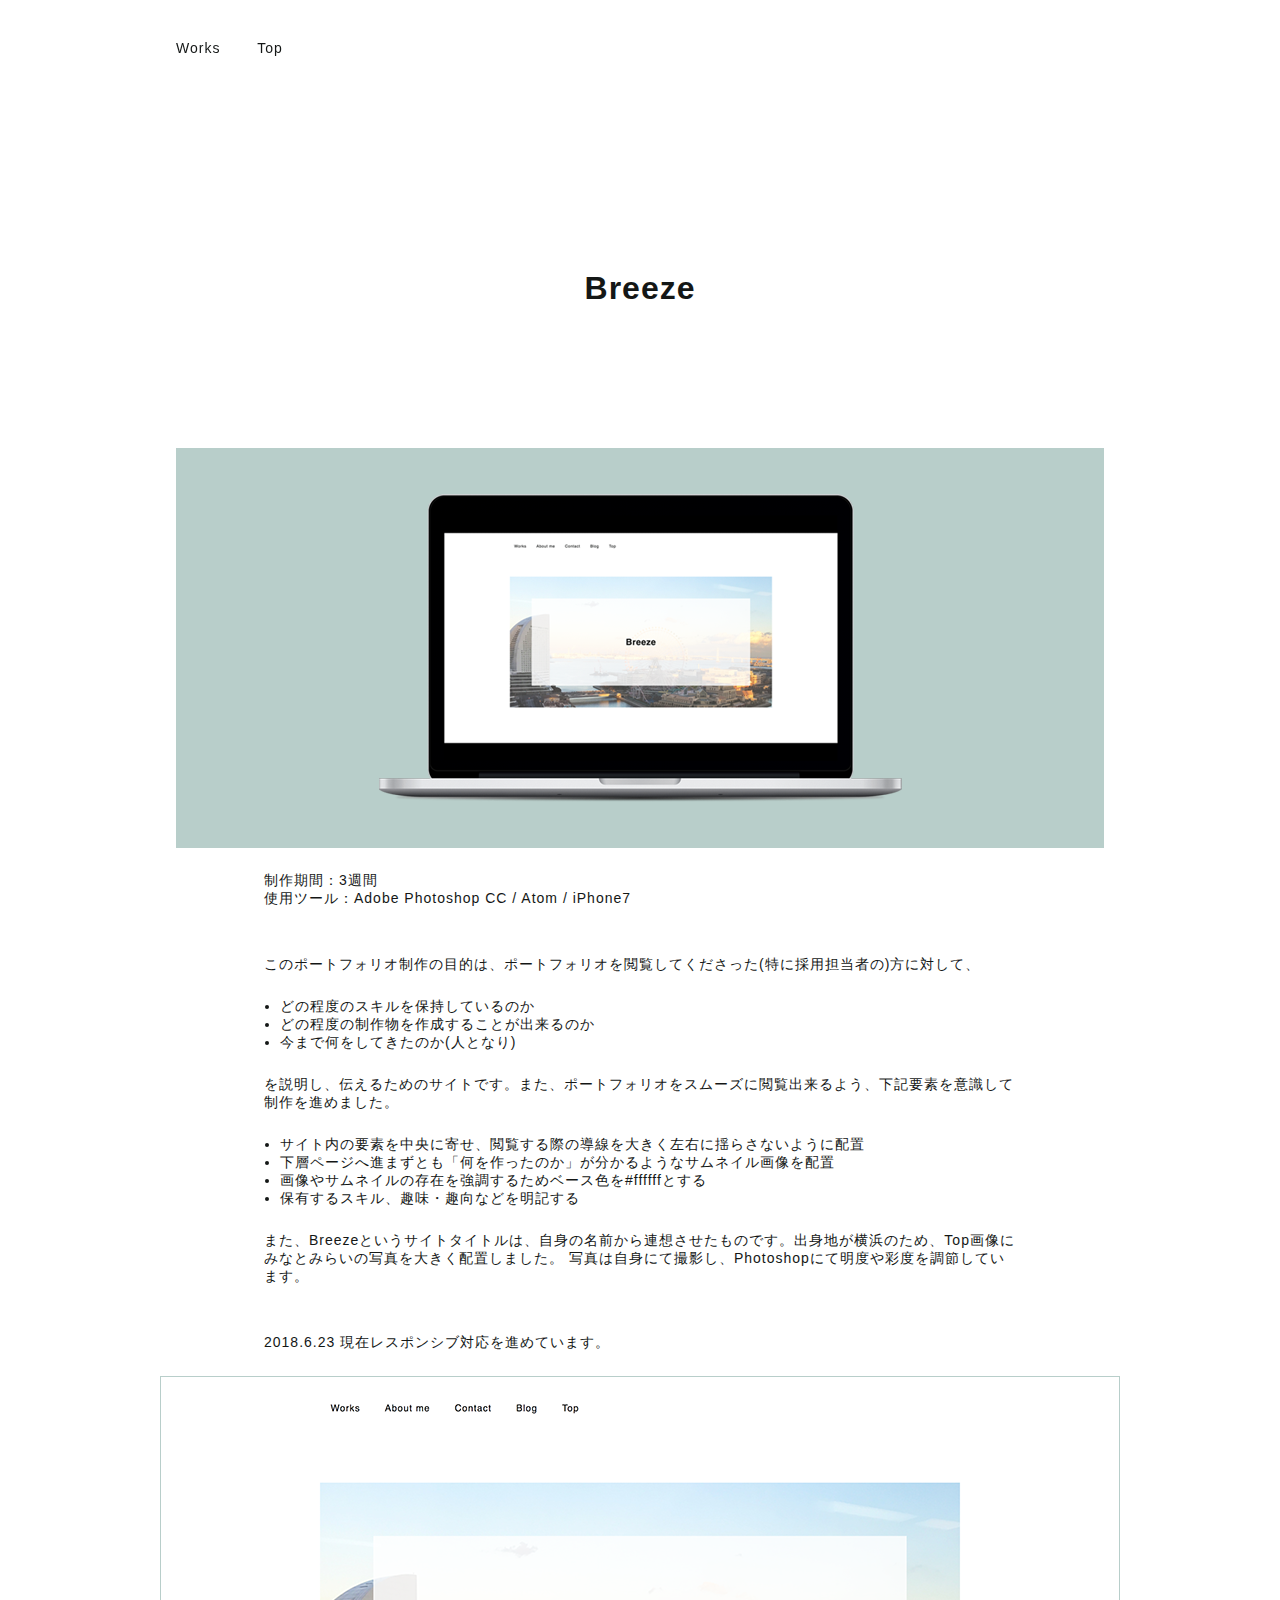
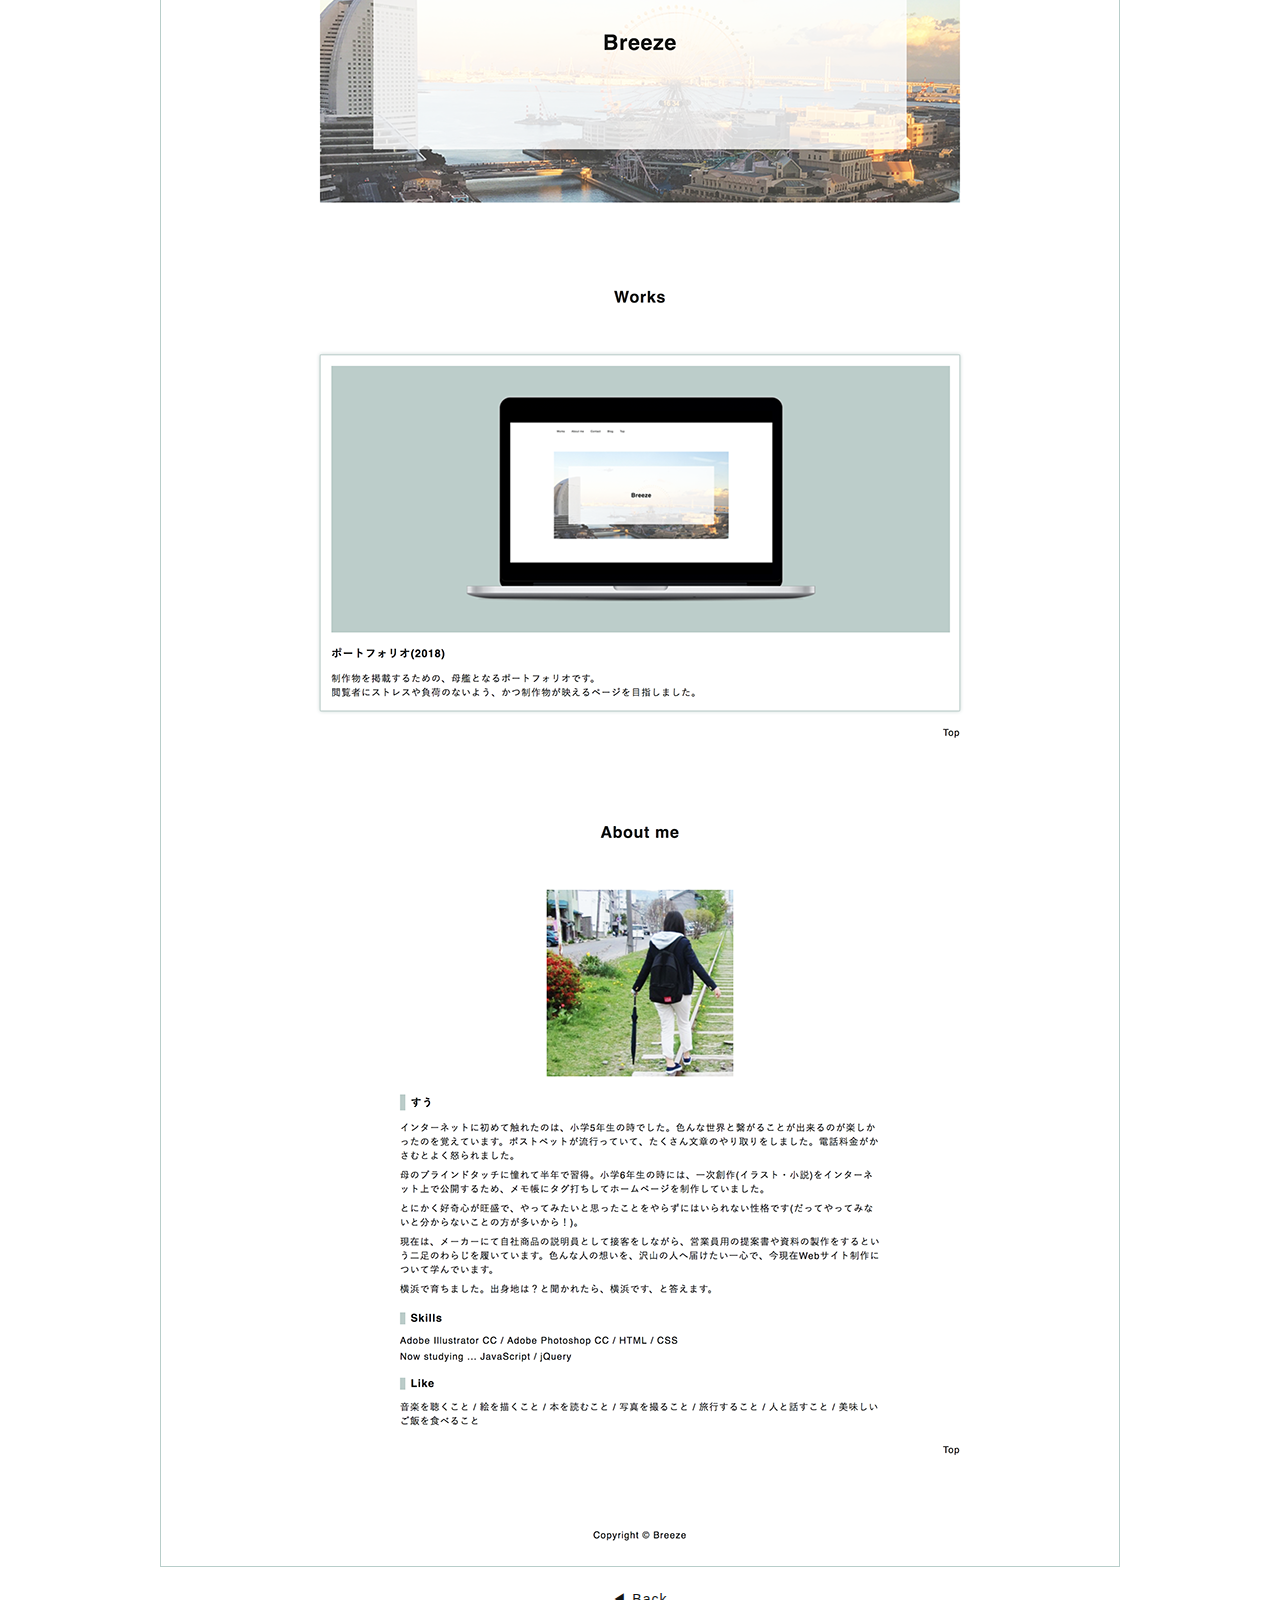
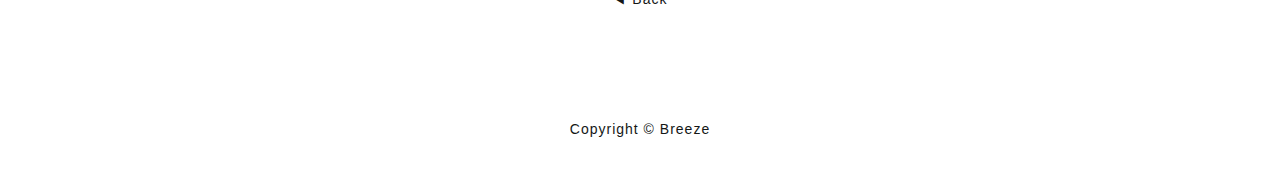
==== commit 1ebc393d: "responsive-test" ====
--- a/works/portfolio.html
+++ b/works/portfolio.html
@@ -40,7 +40,7 @@
          <p>2018.6.23 現在レスポンシブ対応を進めています。</p>
     </div>
   <img src="portfolio/portfolio-all.png" alt="ポートフォリオ">
-  <p class="gototop"><a href="../index.html">Back</a></p>
+  <p class="gototop"><a href="../index.html">◀︎ Back</a></p>
   </div>
 <footer>
   <p>Copyright &copy; Breeze</p>
--- a/stylesheet.css
+++ b/stylesheet.css
@@ -229,6 +229,7 @@
 	}
 
 	header {
+		background-color:rgba(229,237,236,.85);
 		max-width: 100%;
 	}
 
--- a/works/worksstyle.css
+++ b/works/worksstyle.css
@@ -52,9 +52,6 @@
 		padding: 0 16px;
 	}
 
-	header {
-		max-width: 100%;
-	}
 
 	h1 {
 		font-size: 24px;
@@ -69,7 +66,7 @@
 
 	/* works */
 	.works-desc {
-		max-width: 90%;
+		max-width: 100%;
 	}
 
 	.works img {
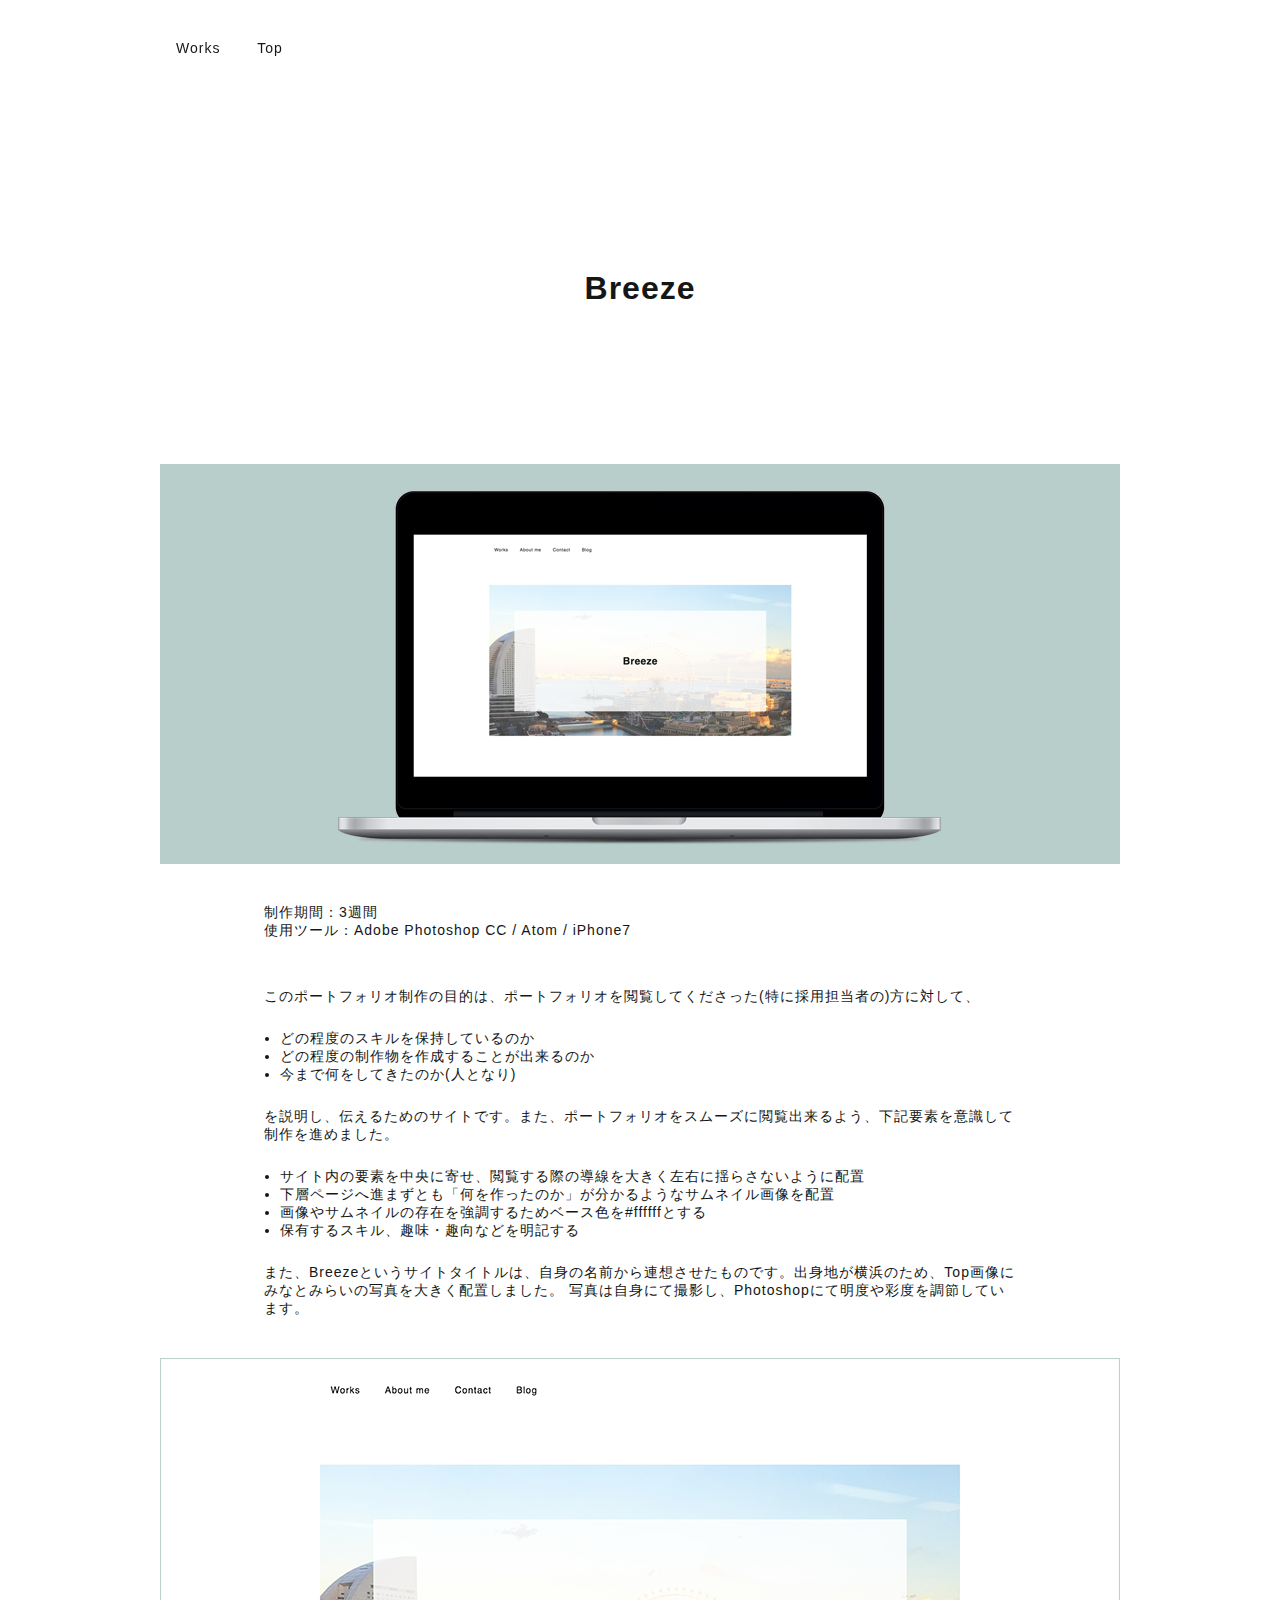
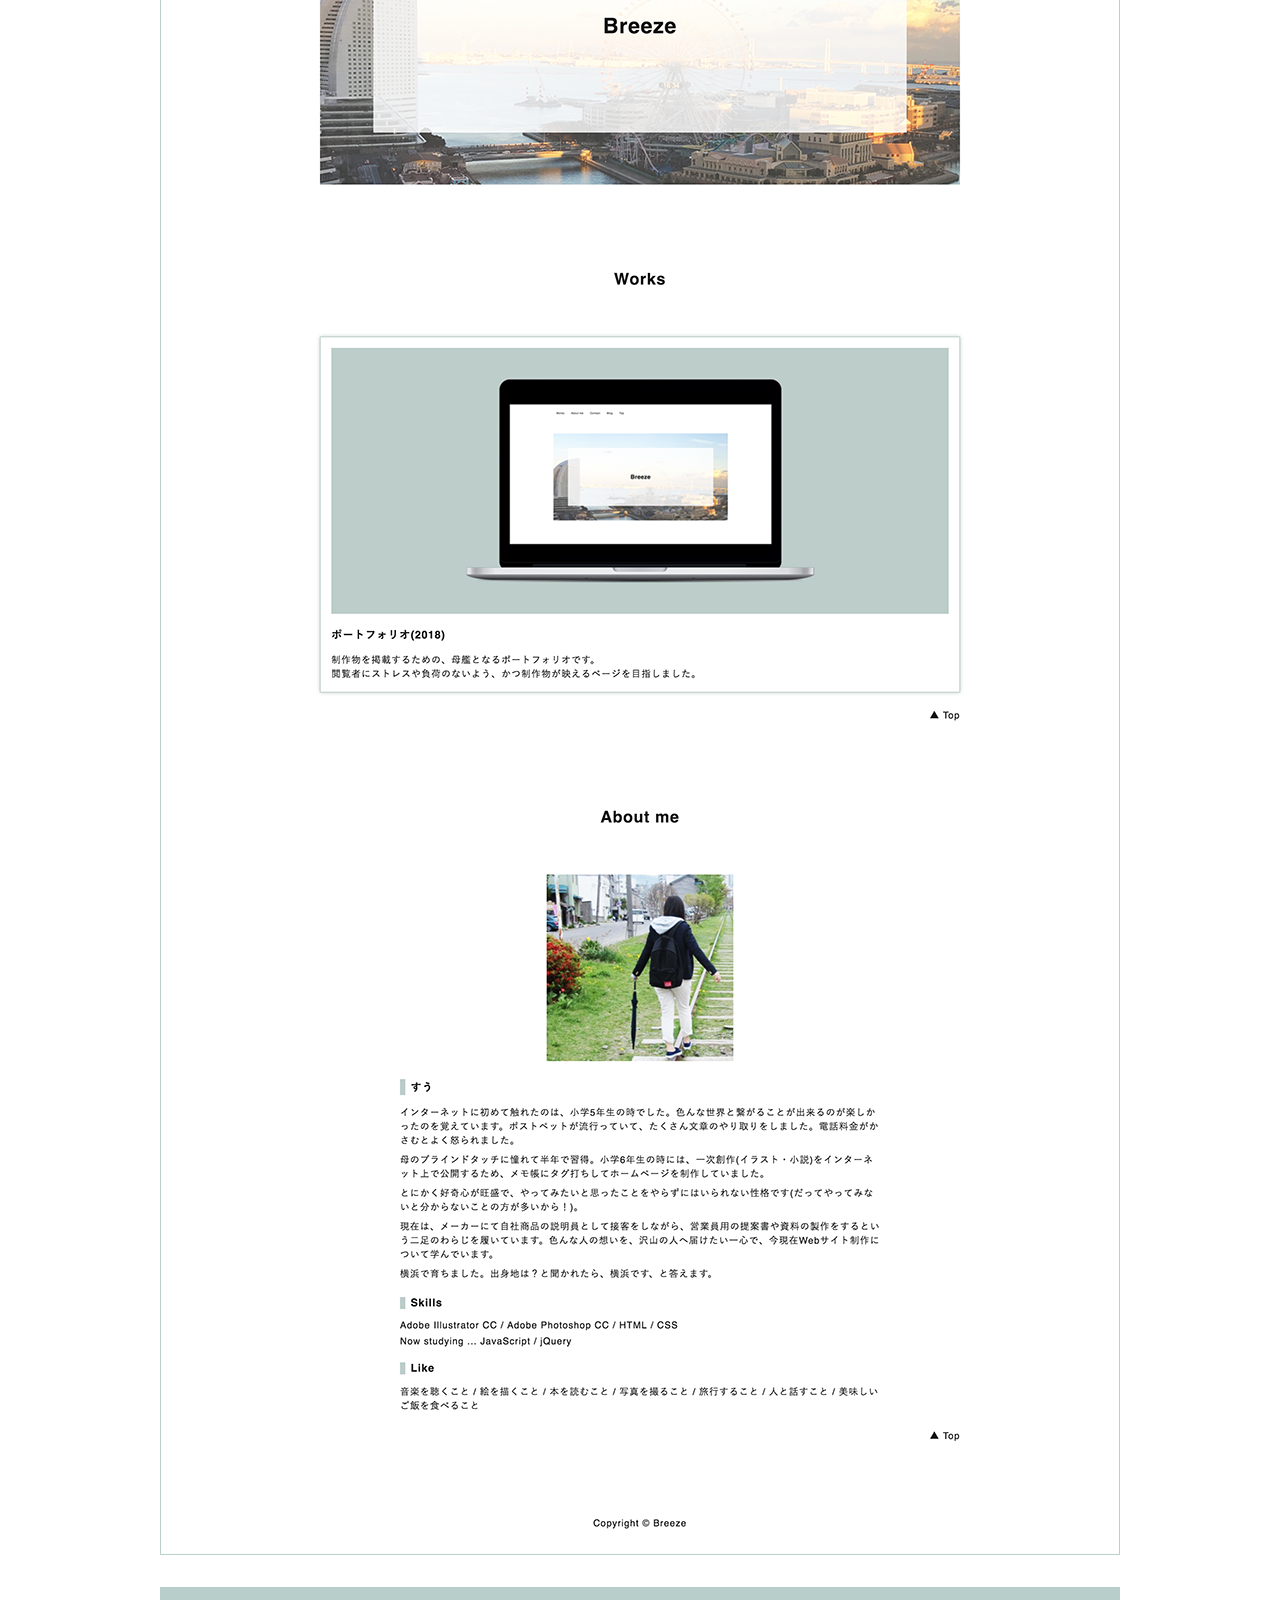
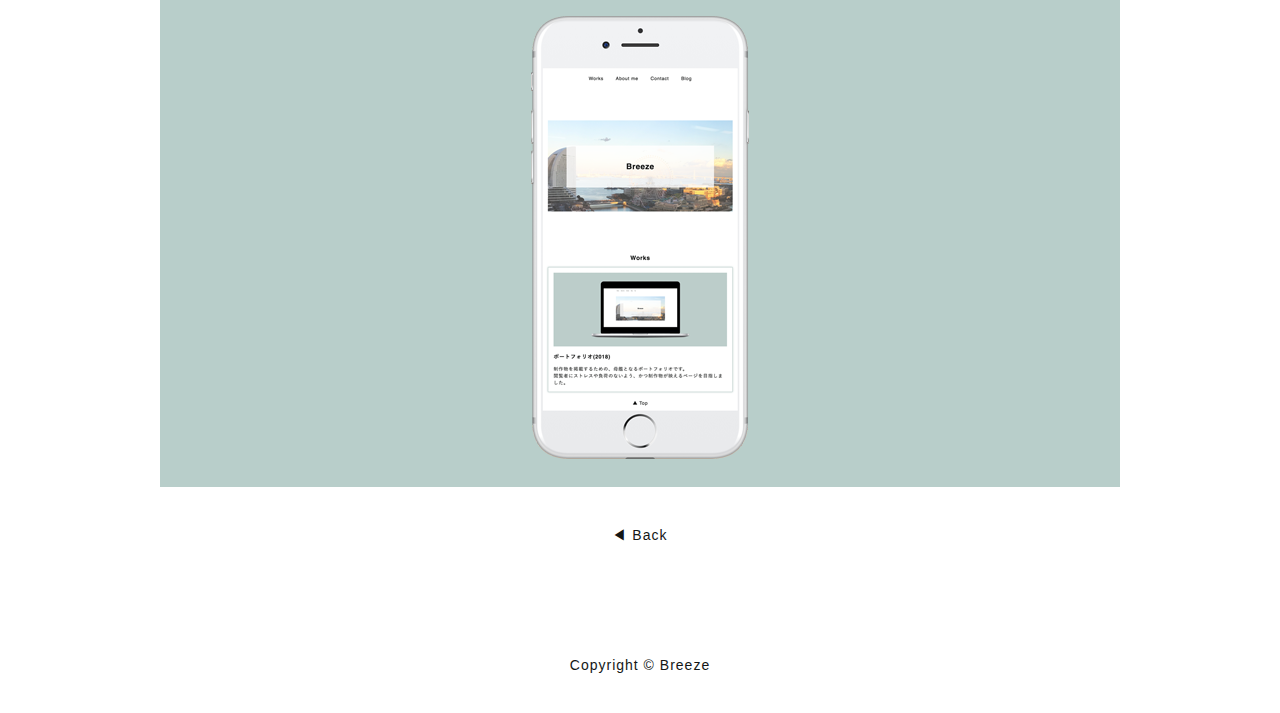
==== commit 8192f27f: "responsive" ====
--- a/works/portfolio.html
+++ b/works/portfolio.html
@@ -37,9 +37,9 @@
         </ul>
          <p>また、Breezeというサイトタイトルは、自身の名前から連想させたものです。出身地が横浜のため、Top画像にみなとみらいの写真を大きく配置しました。
            写真は自身にて撮影し、Photoshopにて明度や彩度を調節しています。</p>
-         <p>2018.6.23 現在レスポンシブ対応を進めています。</p>
     </div>
-  <img src="portfolio/portfolio-all.png" alt="ポートフォリオ">
+  <img src="portfolio/all.png" alt="ポートフォリオ">
+  <img src="portfolio/sp.png" alt="ポートフォリオ">
   <p class="gototop"><a href="../index.html">◀︎ Back</a></p>
   </div>
 <footer>
--- a/stylesheet.css
+++ b/stylesheet.css
@@ -73,7 +73,7 @@
 	transition: all .3s;
 }
 
-.works,.aboutme,.contact {
+.works,.aboutme {
 	padding-top: 128px;
 }
 
@@ -97,12 +97,11 @@
 }
 
 header ul {
-	list-style: none;
 	padding-left: 0;
 }
 
 header li {
-	display: inline-block !important
+	display: inline-block;
 }
 
 header li a {
@@ -120,20 +119,19 @@
 
 /* Top */
 .top {
+	max-width: 100%;
 	height: 480px;
 	margin-top: 160px;
 }
 
 
 .top img {
-	height: auto;
 	max-width: 100%;
 	position: relative;
 }
 
 .sitename {
 	background-color: rgba(255,255,255,.8);
-	box-sizing: border-box;
 	width: 800px;
 	height: 320px;
 	margin: auto;
@@ -143,7 +141,6 @@
 	bottom: 0;
 	left: 0;
 }
-
 
 /* works */
 .works h3 {
@@ -229,7 +226,6 @@
 	}
 
 	header {
-		background-color:rgba(229,237,236,.85);
 		max-width: 100%;
 	}
 
@@ -246,7 +242,7 @@
 		margin: 0 0 18px;
 	}
 
-	.works,.aboutme {
+	.works {
 		padding-top: 128px;
 	}
 
--- a/works/worksstyle.css
+++ b/works/worksstyle.css
@@ -18,6 +18,7 @@
 
 .works img {
 	vertical-align: bottom;
+	margin: 16px 0;
 }
 
 /* works-desc */
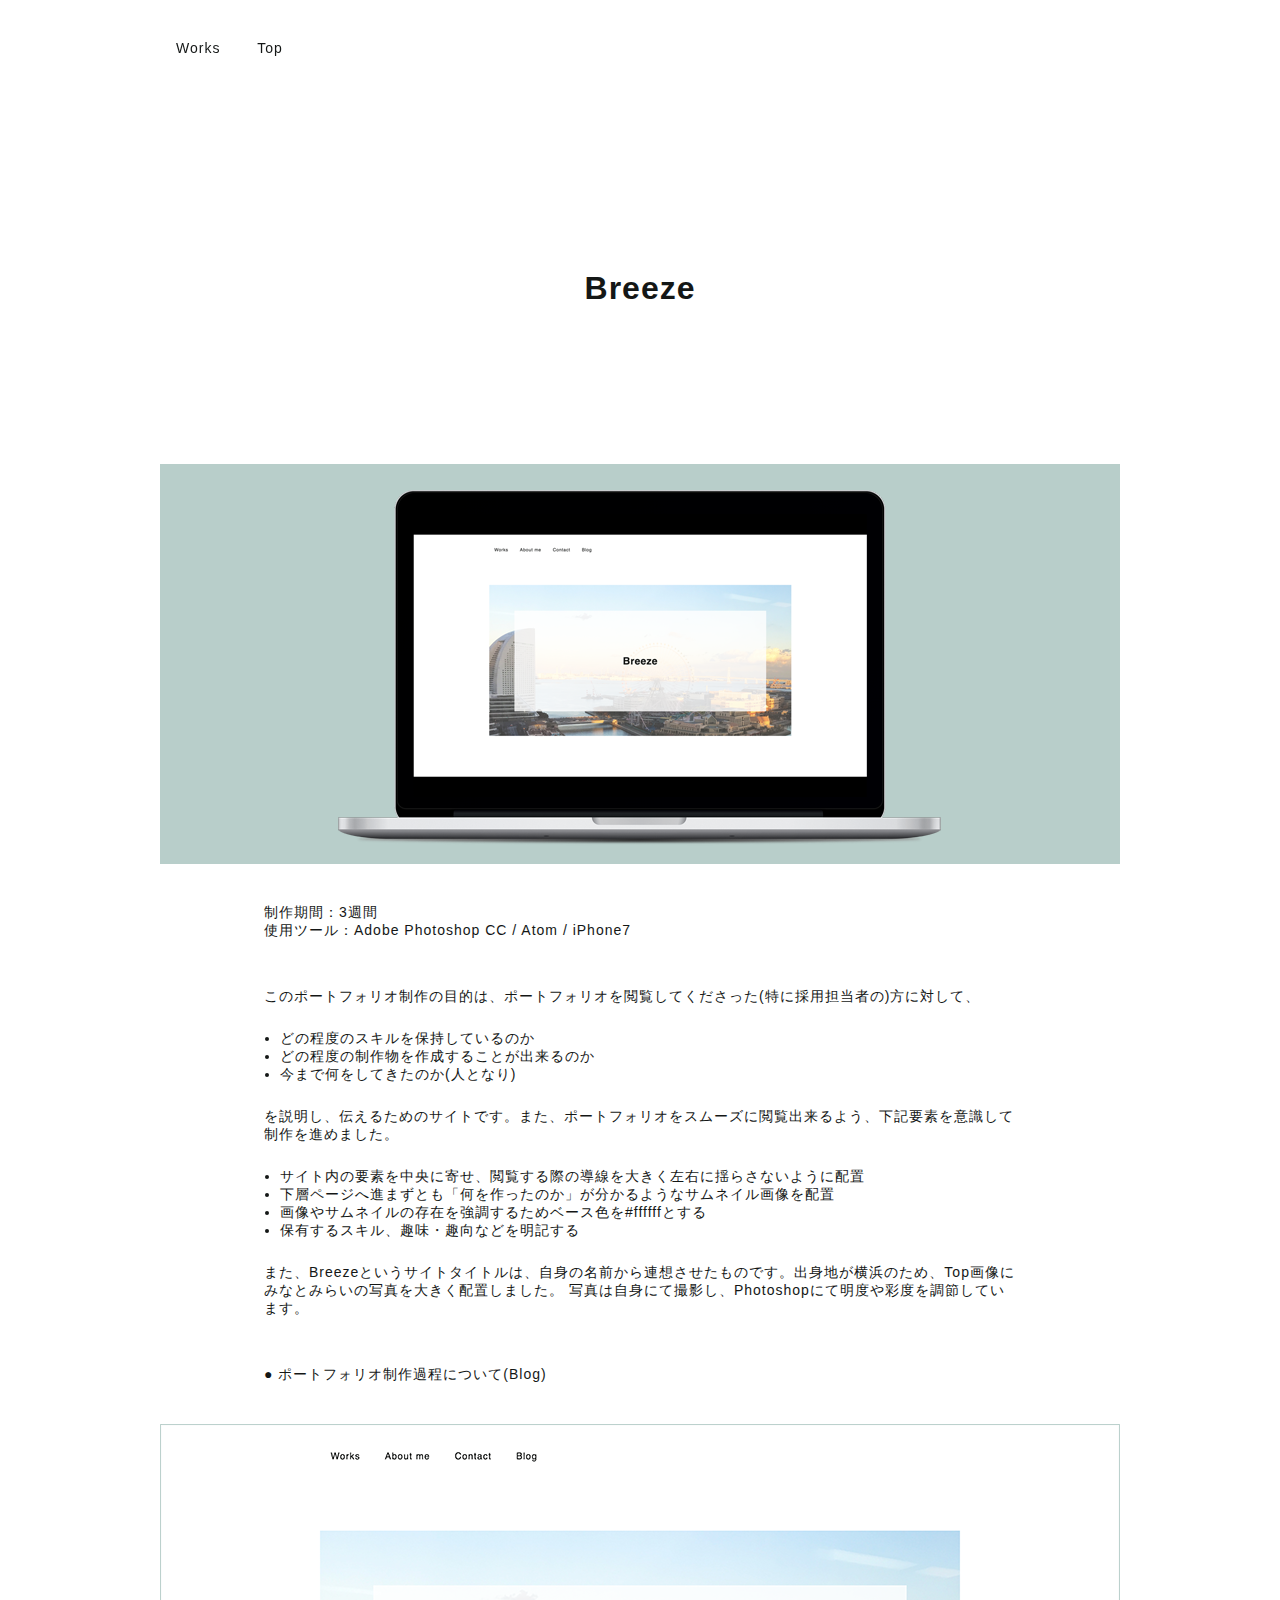
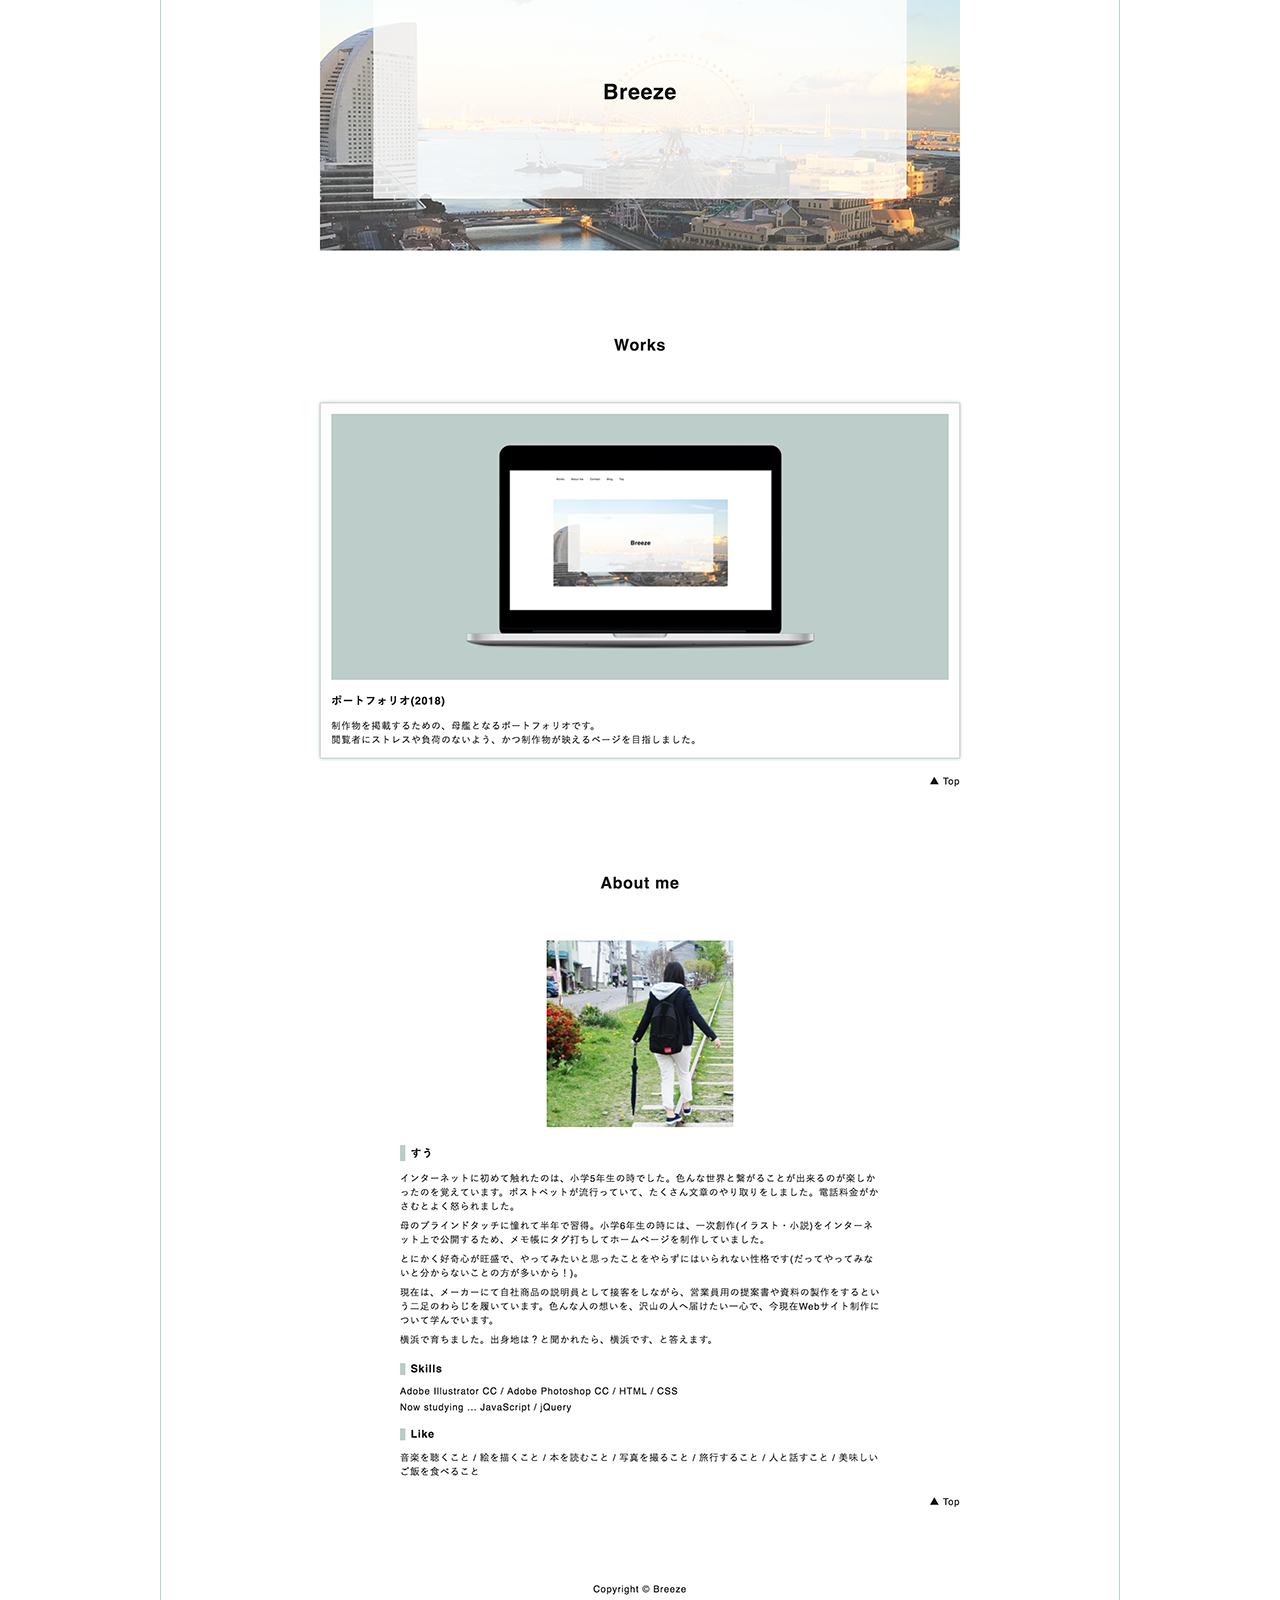
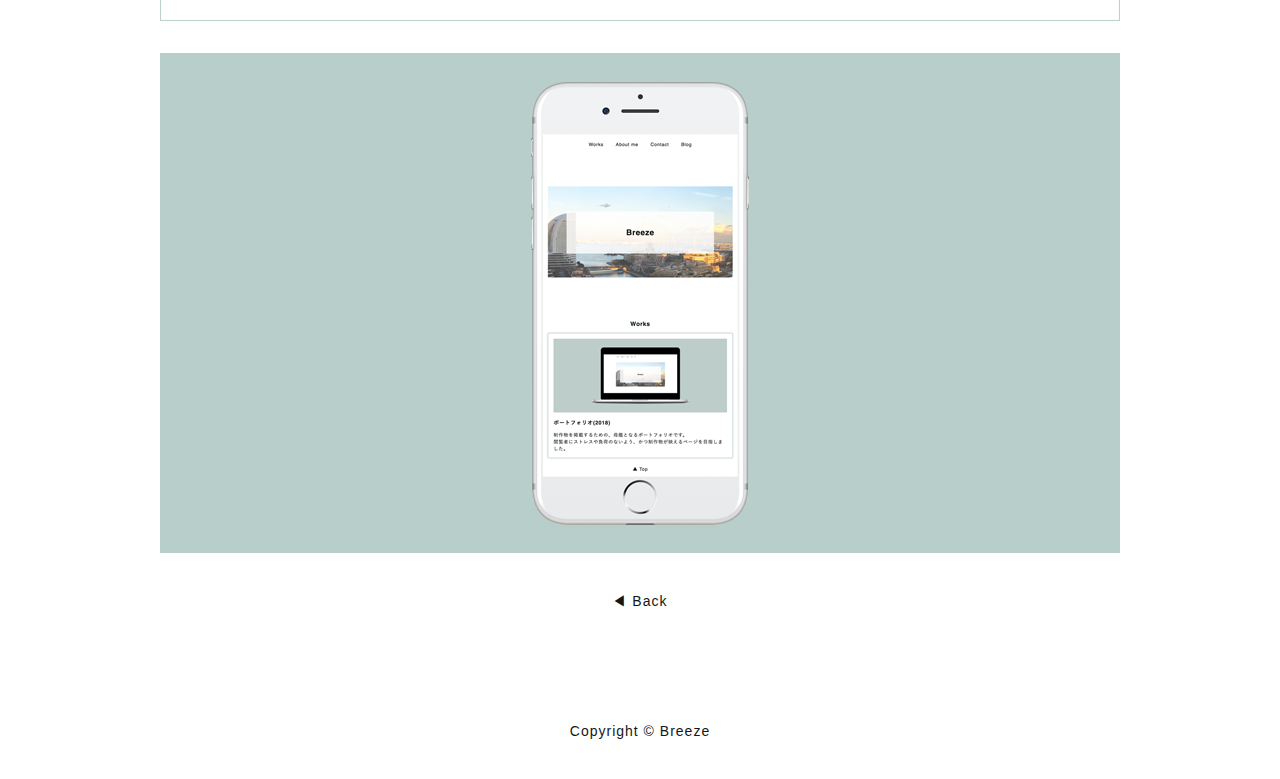
==== commit 57a17a26: "180714" ====
--- a/works/portfolio.html
+++ b/works/portfolio.html
@@ -37,6 +37,7 @@
         </ul>
          <p>また、Breezeというサイトタイトルは、自身の名前から連想させたものです。出身地が横浜のため、Top画像にみなとみらいの写真を大きく配置しました。
            写真は自身にて撮影し、Photoshopにて明度や彩度を調節しています。</p>
+         <p><a href="https://snblog.hatenablog.com/entry/2018/07/14/143224" target="_blank">● ポートフォリオ制作過程について(Blog)</a></p>
     </div>
   <img src="portfolio/all.png" alt="ポートフォリオ">
   <img src="portfolio/sp.png" alt="ポートフォリオ">
--- a/works/worksstyle.css
+++ b/works/worksstyle.css
@@ -36,6 +36,16 @@
 	padding: 24px;
 }
 
+.works-desc a {
+	color: #141716;
+	text-decoration: none;
+}
+
+.works-desc a:hover {
+	color: #b8ceca;
+	transition: all .3s;
+}
+
 /* footer */
 footer {
 	height: 96px;
@@ -70,6 +80,16 @@
 		max-width: 100%;
 	}
 
+	.works-desc a {
+		color: #141716;
+		text-decoration: none;
+	}
+
+	.works-desc a:hover {
+		color: #b8ceca;
+		transition: all .3s;
+	}
+
 	.works img {
 		max-width: 100%;
 	}
